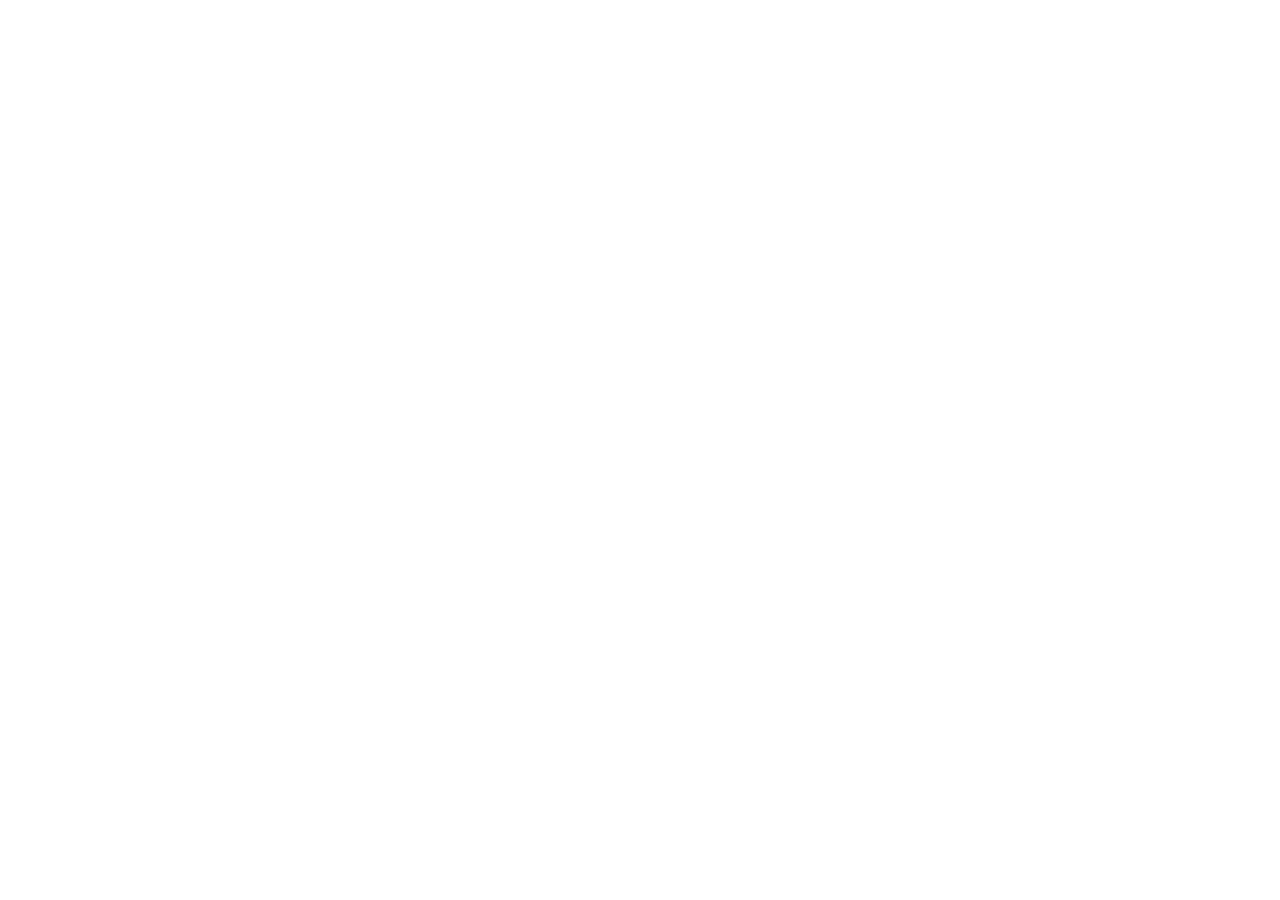
==== index.html @ 66e2cf2f "Add files via upload" ====
<!DOCTYPE html>
<html lang="ko">
<head>
  <meta charset="UTF-8">
  <meta name="viewport" content="width=device-width, initial-scale=1.0">
  <title>UHC - 속초 로컬 서사 퀴즈</title>
  
  <!-- Tailwind CSS -->
  <script src="https://cdn.tailwindcss.com"></script>
  
  <!-- React & ReactDOM -->
  <script src="https://unpkg.com/react@18/umd/react.production.min.js" crossorigin></script>
  <script src="https://unpkg.com/react-dom@18/umd/react-dom.production.min.js" crossorigin></script>
  
  <!-- Babel (브라우저에서 JSX 실행을 위함) -->
  <script src="https://unpkg.com/@babel/standalone/babel.min.js"></script>

  <!-- 커스텀 애니메이션 CSS -->
  <style>
    @keyframes blob {
      0% { transform: translate(0px, 0px) scale(1); }
      33% { transform: translate(30px, -50px) scale(1.1); }
      66% { transform: translate(-20px, 20px) scale(0.9); }
      100% { transform: translate(0px, 0px) scale(1); }
    }
    .animate-blob { animation: blob 7s infinite; }
    .animation-delay-2000 { animation-delay: 2s; }
    .animation-delay-4000 { animation-delay: 4s; }
    
    @keyframes spin {
      from { transform: rotate(0deg); }
      to { transform: rotate(360deg); }
    }
    .animate-spin { animation: spin 1s linear infinite; }
    
    .animate-in { animation: fadeIn 0.5s ease-out forwards; }
    @keyframes fadeIn {
      from { opacity: 0; transform: translateY(10px); }
      to { opacity: 1; transform: translateY(0); }
    }
  </style>
</head>
<body class="bg-blue-50">
  <div id="root"></div>

  <script type="text/babel">
    const { useState, useEffect } = React;

    // --- 아이콘 컴포넌트 ---
    const IconMap = ({ className }) => <svg xmlns="http://www.w3.org/2000/svg" viewBox="0 0 24 24" fill="none" stroke="currentColor" strokeWidth="2" strokeLinecap="round" strokeLinejoin="round" className={className}><polygon points="3 6 9 3 15 6 21 3 21 18 15 21 9 18 3 21"/><line x1="9" y1="3" x2="9" y2="18"/><line x1="15" y1="6" x2="15" y2="21"/></svg>;
    const IconArrowRight = ({ className }) => <svg xmlns="http://www.w3.org/2000/svg" viewBox="0 0 24 24" fill="none" stroke="currentColor" strokeWidth="2" strokeLinecap="round" strokeLinejoin="round" className={className}><line x1="5" y1="12" x2="19" y2="12"/><polyline points="12 5 19 12 12 19"/></svg>;
    const IconCheckCircle2 = ({ className }) => <svg xmlns="http://www.w3.org/2000/svg" viewBox="0 0 24 24" fill="none" stroke="currentColor" strokeWidth="2" strokeLinecap="round" strokeLinejoin="round" className={className}><path d="M12 22c5.523 0 10-4.477 10-10S17.523 2 12 2 2 6.477 2 12s4.477 10 10 10z"/><path d="M9 12l2 2 4-4"/></svg>;
    const IconXCircle = ({ className }) => <svg xmlns="http://www.w3.org/2000/svg" viewBox="0 0 24 24" fill="none" stroke="currentColor" strokeWidth="2" strokeLinecap="round" strokeLinejoin="round" className={className}><circle cx="12" cy="12" r="10"/><line x1="15" y1="9" x2="9" y2="15"/><line x1="9" y1="9" x2="15" y2="15"/></svg>;
    const IconAward = ({ className }) => <svg xmlns="http://www.w3.org/2000/svg" viewBox="0 0 24 24" fill="none" stroke="currentColor" strokeWidth="2" strokeLinecap="round" strokeLinejoin="round" className={className}><circle cx="12" cy="8" r="7"/><polyline points="8.21 13.89 7 23 12 20 17 23 15.79 13.88"/></svg>;
    const IconSparkles = ({ className }) => <svg xmlns="http://www.w3.org/2000/svg" viewBox="0 0 24 24" fill="none" stroke="currentColor" strokeWidth="2" strokeLinecap="round" strokeLinejoin="round" className={className}><path d="m12 3-1.912 5.813a2 2 0 0 1-1.275 1.275L3 12l5.813 1.912a2 2 0 0 1 1.275 1.275L12 21l1.912-5.813a2 2 0 0 1 1.275-1.275L21 12l-5.813-1.912a2 2 0 0 1-1.275-1.275L12 3Z"/></svg>;
    const IconMapPin = ({ className }) => <svg xmlns="http://www.w3.org/2000/svg" viewBox="0 0 24 24" fill="none" stroke="currentColor" strokeWidth="2" strokeLinecap="round" strokeLinejoin="round" className={className}><path d="M21 10c0 7-9 13-9 13s-9-6-9-13a9 9 0 0 1 18 0z"/><circle cx="12" cy="10" r="3"/></svg>;
    const IconChevronRight = ({ className }) => <svg xmlns="http://www.w3.org/2000/svg" viewBox="0 0 24 24" fill="none" stroke="currentColor" strokeWidth="2" strokeLinecap="round" strokeLinejoin="round" className={className}><polyline points="9 18 15 12 9 6"/></svg>;
    const IconLoader2 = ({ className }) => <svg xmlns="http://www.w3.org/2000/svg" viewBox="0 0 24 24" fill="none" stroke="currentColor" strokeWidth="2" strokeLinecap="round" strokeLinejoin="round" className={className}><path d="M21 12a9 9 0 1 1-6.219-8.56"/></svg>;

    // --- 메인 앱 컴포넌트 ---
    const App = () => {
      const [step, setStep] = useState('intro');
      const [currentQIndex, setCurrentQIndex] = useState(0);
      const [score, setScore] = useState(0);
      const [selectedOption, setSelectedOption] = useState(null);
      const [isCorrect, setIsCorrect] = useState(false);
      const [aiResult, setAiResult] = useState("");
      const [imgError, setImgError] = useState(false); // 로고 이미지 에러 처리용

      const apiKey = "";

      const quizData = [
        {
          question: "속초의 대표 명소 '아바이마을'. 여기서 '아바이'는 함경도 사투리로 어떤 뜻일까요?",
          options: ["바다의 신", "할아버지(아버지)", "오징어 배", "푸른 안개"],
          answer: 1,
          explanation: "6.25 전쟁 당시 남하한 함경도 출신 피난민들이 고향으로 돌아가지 못하고 정착한 곳입니다. 나이 드신 분들이 많아 함경도 사투리인 '아바이'를 따서 부르게 되었습니다."
        },
        {
          question: "돌에 부딪히는 파도 소리가 마치 '거문고' 소리처럼 들린다고 하여 이름 붙여진 속초의 아름다운 바위 정자는?",
          options: ["영랑정", "청초정", "해맞이정", "영금정"],
          answer: 3,
          explanation: "영금정(靈琴亭)은 파도가 바위에 부딪히는 소리가 신령한 거문고 소리 같다고 하여 붙여진 이름입니다. 속초의 가장 로맨틱한 밤바다를 볼 수 있는 곳이죠."
        },
        {
          question: "설악산의 명물 '울산바위'는 원래 어디서 출발해서 속초까지 걸어왔다는 재미있는 전설이 있을까요?",
          options: ["제주도 한라산", "경상도 울산", "북한 백두산", "서울 남산"],
          answer: 1,
          explanation: "조물주가 금강산을 만들 때 전국의 잘생긴 바위들을 불렀는데, 덩치가 커서 지각한 '울산'의 바위가 금강산에 가지 못하고 설악산에 주저앉았다는 전설이 있습니다."
        },
        {
          question: "피난민들이 고향의 맛을 잊지 못해, 속초에서 구하기 쉬운 해산물로 만들어 먹기 시작한 대표적인 향토 음식은?",
          options: ["명태회냉면", "오징어순대", "닭강정", "물회"],
          answer: 1,
          explanation: "돼지 창자를 구하기 어렵던 피난민들이 속초에 흔한 오징어 속에 찹쌀과 야채를 넣어 만든 것이 바로 속초 명물 '오징어순대'의 시작입니다."
        },
        {
          question: "오늘 밤, 여러분의 속초 여행을 가장 빛나게 만들어줄 타로 부스와 퍼스널컬러 부스는 UH플랫의 어디에 준비되어 있을까요?",
          options: ["지하 1층 주차장", "1층 로비", "옥상 루프탑", "객실 복도"],
          answer: 2,
          explanation: "정답입니다! 지금 바로 속초의 밤바다가 내려다보이는 '옥상 루프탑'으로 올라오시면, 저희가 준비한 특별한 파티가 시작됩니다."
        }
      ];

      const handleStart = () => {
        setStep('quiz');
        setCurrentQIndex(0);
        setScore(0);
      };

      const handleSelectOption = (index) => {
        setSelectedOption(index);
        const correct = index === quizData[currentQIndex].answer;
        setIsCorrect(correct);
        if (correct) setScore(score + 1);
        
        setTimeout(() => {
          setStep('explanation');
        }, 600);
      };

      const generateAIRecommendation = async (finalScore) => {
        setStep('analyzing');
        
        const prompt = `당신은 속초 UH플랫 호텔 파티의 신비로운 안내자입니다. 참가자가 속초 로컬 퀴즈 5문제 중 ${finalScore}문제를 맞혔습니다. 이 점수를 바탕으로, 오늘 밤 루프탑의 '타로 부스' 또는 '퍼스널컬러 진단' 중 하나를 참가자에게 추천하고 그 이유를 감성적이고 매혹적인 말투로 2~3문장으로 적어주세요. 참가자에게 직접 말하는 듯한 말투로 작성하고, 'AI', '인공지능', '제미나이', '시스템' 등의 단어는 절대 사용하지 마세요.`;

        let retries = 0;
        const maxRetries = 5;
        const delays = [1000, 2000, 4000, 8000, 16000];

        while (retries <= maxRetries) {
          try {
            const response = await fetch(`https://generativelanguage.googleapis.com/v1beta/models/gemini-2.5-flash-preview-09-2025:generateContent?key=${apiKey}`, {
              method: 'POST',
              headers: { 'Content-Type': 'application/json' },
              body: JSON.stringify({
                contents: [{ parts: [{ text: prompt }] }]
              })
            });

            if (!response.ok) throw new Error("API Request Failed");

            const data = await response.json();
            const text = data.candidates?.[0]?.content?.parts?.[0]?.text || "오늘 밤, 루프탑에서 당신만의 신비로운 운명이 기다리고 있습니다. 타로 부스에서 그 해답을 찾아보세요.";
            setAiResult(text.replace(/"/g, ''));
            break; 
          } catch (error) {
            if (retries === maxRetries) {
              setAiResult("오늘 밤, 루프탑에서 당신만의 신비로운 운명이 기다리고 있습니다. 타로 부스에서 그 해답을 찾아보세요.");
              break;
            }
            await new Promise(res => setTimeout(res, delays[retries]));
            retries++;
          }
        }
        setStep('result');
      };

      const handleNext = () => {
        setSelectedOption(null);
        if (currentQIndex < quizData.length - 1) {
          setCurrentQIndex(currentQIndex + 1);
          setStep('quiz');
        } else {
          generateAIRecommendation(score);
        }
      };

      return (
        <div className="min-h-screen bg-gradient-to-br from-cyan-50 via-blue-50 to-white text-slate-800 font-sans flex flex-col items-center justify-center p-4 relative overflow-hidden">
          {/* 밝은 바다 느낌의 배경 장식 (블렌드 모드 변경) */}
          <div className="absolute top-0 left-0 w-full h-full overflow-hidden z-0 pointer-events-none">
            <div className="absolute top-[-10%] left-[-10%] w-72 h-72 bg-blue-300 rounded-full mix-blend-multiply filter blur-[80px] opacity-40 animate-blob"></div>
            <div className="absolute top-[20%] right-[-10%] w-80 h-80 bg-cyan-300 rounded-full mix-blend-multiply filter blur-[80px] opacity-40 animate-blob animation-delay-2000"></div>
            <div className="absolute bottom-[-20%] left-[20%] w-96 h-96 bg-teal-200 rounded-full mix-blend-multiply filter blur-[80px] opacity-50 animate-blob animation-delay-4000"></div>
          </div>

          <div className="w-full max-w-md bg-white/80 backdrop-blur-xl rounded-3xl shadow-[0_8px_40px_rgba(8,145,178,0.12)] overflow-hidden z-10 border border-white/60">
            
            {/* 메인 로고 영역 (제공된 UHC 이미지 적용) */}
            <div className="bg-white/50 p-5 flex items-center justify-center border-b border-blue-100/60 shadow-sm relative">
              {!imgError ? (
                <img 
                  src="image_f857b3.png" 
                  alt="UHC Urban Host Company" 
                  className="h-10 object-contain drop-shadow-sm rounded-sm"
                  onError={() => setImgError(true)}
                />
              ) : (
                <div className="flex items-center space-x-2">
                  <span className="font-extrabold text-2xl tracking-widest text-slate-800">UH FLAT</span>
                  <span className="font-medium text-sm text-cyan-600">더 속초점</span>
                </div>
              )}
            </div>

            <div className="p-6 min-h-[400px] flex flex-col relative">
              
              {step === 'intro' && (
                <div className="flex-1 flex flex-col items-center justify-center text-center space-y-6 animate-in">
                  <div className="w-24 h-24 bg-blue-100/80 rounded-full flex items-center justify-center border border-blue-200 shadow-inner mb-2">
                    <IconMap className="w-12 h-12 text-cyan-500" />
                  </div>
                  <div>
                    <h1 className="text-2xl font-extrabold text-slate-800 mb-2 leading-tight">
                      여행의 순간들을<br/><span className="text-cyan-600">더 특별하게 바꾸는 공간</span>
                    </h1>
                    <p className="text-slate-500 text-sm leading-relaxed">
                      단순한 휴식을 넘어, 속초의 숨겨진 이야기를 찾아보세요.<br/>
                      모든 퀴즈를 맞히신 분들께는<br/><span className="text-amber-500 font-bold">특별한 기념품</span>을 드립니다.
                    </p>
                  </div>
                  <button 
                    onClick={handleStart}
                    className="w-full mt-4 bg-gradient-to-r from-cyan-500 to-blue-500 hover:from-cyan-600 hover:to-blue-600 text-white font-bold py-4 px-6 rounded-xl flex items-center justify-center space-x-2 transition-all transform hover:scale-105 shadow-[0_4px_15px_rgba(6,182,212,0.3)]"
                  >
                    <span>퀘스트 시작하기</span>
                    <IconArrowRight className="w-5 h-5" />
                  </button>
                </div>
              )}

              {step === 'quiz' && (
                <div className="flex-1 flex flex-col animate-in">
                  <div className="flex justify-between items-center mb-6">
                    <span className="text-xs font-bold text-cyan-600 uppercase tracking-widest">
                      Mission {currentQIndex + 1} / {quizData.length}
                    </span>
                    <div className="flex space-x-1">
                      {quizData.map((_, idx) => (
                        <div 
                          key={idx} 
                          className={`h-1.5 rounded-full ${idx <= currentQIndex ? 'w-6 bg-cyan-500 shadow-sm' : 'w-2 bg-slate-200'} transition-all duration-300`}
                        />
                      ))}
                    </div>
                  </div>
                  
                  <h2 className="text-lg font-bold text-slate-800 mb-8 leading-relaxed">
                    {quizData[currentQIndex].question}
                  </h2>
                  
                  <div className="space-y-3 mt-auto">
                    {quizData[currentQIndex].options.map((option, index) => (
                      <button
                        key={index}
                        onClick={() => handleSelectOption(index)}
                        disabled={selectedOption !== null}
                        className={`w-full text-left p-4 rounded-xl border transition-all duration-200 flex items-center justify-between shadow-sm
                          ${selectedOption === index 
                            ? (index === quizData[currentQIndex].answer ? 'bg-teal-50 border-teal-400 text-teal-800' : 'bg-rose-50 border-rose-400 text-rose-800')
                            : 'bg-white border-slate-200 hover:bg-cyan-50 hover:border-cyan-300 text-slate-700'
                          }`}
                      >
                        <span className="font-medium">{option}</span>
                        {selectedOption === index && (
                          index === quizData[currentQIndex].answer 
                            ? <IconCheckCircle2 className="w-5 h-5 text-teal-500" />
                            : <IconXCircle className="w-5 h-5 text-rose-500" />
                        )}
                      </button>
                    ))}
                  </div>
                </div>
              )}

              {step === 'explanation' && (
                <div className="flex-1 flex flex-col items-center justify-center text-center animate-in">
                  <div className={`w-20 h-20 rounded-full flex items-center justify-center mb-6 shadow-md ${isCorrect ? 'bg-teal-100 text-teal-600' : 'bg-rose-100 text-rose-500'}`}>
                    {isCorrect ? <IconCheckCircle2 className="w-12 h-12" /> : <IconXCircle className="w-12 h-12" />}
                  </div>
                  <h3 className={`text-2xl font-bold mb-2 ${isCorrect ? 'text-teal-600' : 'text-rose-600'}`}>
                    {isCorrect ? '정답입니다!' : '아쉽네요!'}
                  </h3>
                  
                  <div className="bg-blue-50/80 rounded-2xl p-5 border border-blue-100 mt-4 text-left w-full shadow-inner">
                    <span className="text-xs font-bold text-cyan-600 uppercase tracking-wider mb-2 block">Story Curation</span>
                    <p className="text-slate-600 text-sm leading-relaxed">
                      {quizData[currentQIndex].explanation}
                    </p>
                  </div>

                  <button 
                    onClick={handleNext}
                    className="w-full mt-8 bg-slate-800 hover:bg-slate-700 text-white font-bold py-4 px-6 rounded-xl flex items-center justify-center space-x-2 transition-all shadow-md"
                  >
                    <span>{currentQIndex < quizData.length - 1 ? '다음 미션으로' : '운명의 큐레이션 받기'}</span>
                    <IconChevronRight className="w-5 h-5" />
                  </button>
                </div>
              )}

              {step === 'analyzing' && (
                <div className="flex-1 flex flex-col items-center justify-center text-center animate-in">
                  <IconLoader2 className="w-16 h-16 text-cyan-500 animate-spin mb-6" />
                  <h2 className="text-2xl font-bold text-slate-800 mb-2">운명의 흐름을 읽는 중...</h2>
                  <p className="text-slate-500 text-sm leading-relaxed">당신의 선택을 바탕으로<br/>오늘 밤 어울리는 루프탑 경험을 분석하고 있습니다.</p>
                </div>
              )}

              {step === 'result' && (
                <div className="flex-1 flex flex-col items-center justify-center text-center animate-in">
                  <div className="relative">
                    <div className="absolute inset-0 bg-amber-300 blur-[25px] opacity-40 rounded-full"></div>
                    <IconAward className="w-16 h-16 text-amber-500 relative z-10 mb-2 drop-shadow-md" />
                  </div>
                  
                  <h2 className="text-2xl font-extrabold text-slate-800 mb-1">
                    Quest Clear!
                  </h2>
                  <p className="text-slate-500 mb-4 text-sm">
                    총 {quizData.length}문제 중 <span className="text-cyan-600 font-bold text-lg">{score}</span>문제를 맞혔습니다.
                  </p>

                  <div className="bg-amber-50 border border-amber-200 rounded-2xl p-4 w-full mb-5 relative overflow-hidden text-left shadow-sm">
                    <span className="text-xs font-bold text-amber-600 uppercase tracking-wider mb-2 flex items-center gap-1">
                      <IconSparkles className="w-3 h-3" /> Secret Curation
                    </span>
                    <p className="text-amber-900 text-sm leading-relaxed italic font-medium">
                      "{aiResult}"
                    </p>
                  </div>

                  <div className="bg-blue-50 border border-blue-200 rounded-2xl p-5 w-full mb-6 relative overflow-hidden">
                    <div className="absolute top-0 right-0 w-16 h-16 bg-blue-100/50 rounded-bl-full"></div>
                    <h3 className="text-md font-bold text-blue-700 mb-2 flex items-center justify-center space-x-2">
                      <IconMapPin className="w-4 h-4 text-blue-500" />
                      <span>기념품 수령 안내</span>
                    </h3>
                    <p className="text-xs text-slate-600 leading-relaxed">
                      이 화면을 <span className="text-amber-600 font-bold">진행 스태프</span> 혹은 프론트 직원에게 보여주시면<br/>
                      약속드린 <span className="text-amber-600 font-bold">특별한 기념품</span>을 드립니다!
                    </p>
                  </div>

                  <button 
                    onClick={() => window.location.reload()}
                    className="text-xs text-slate-400 hover:text-cyan-600 underline underline-offset-4 transition-colors"
                  >
                    처음부터 다시하기
                  </button>
                </div>
              )}

            </div>
          </div>
        </div>
      );
    };

    const root = ReactDOM.createRoot(document.getElementById('root'));
    root.render(<App />);
  </script>
</body>
</html>
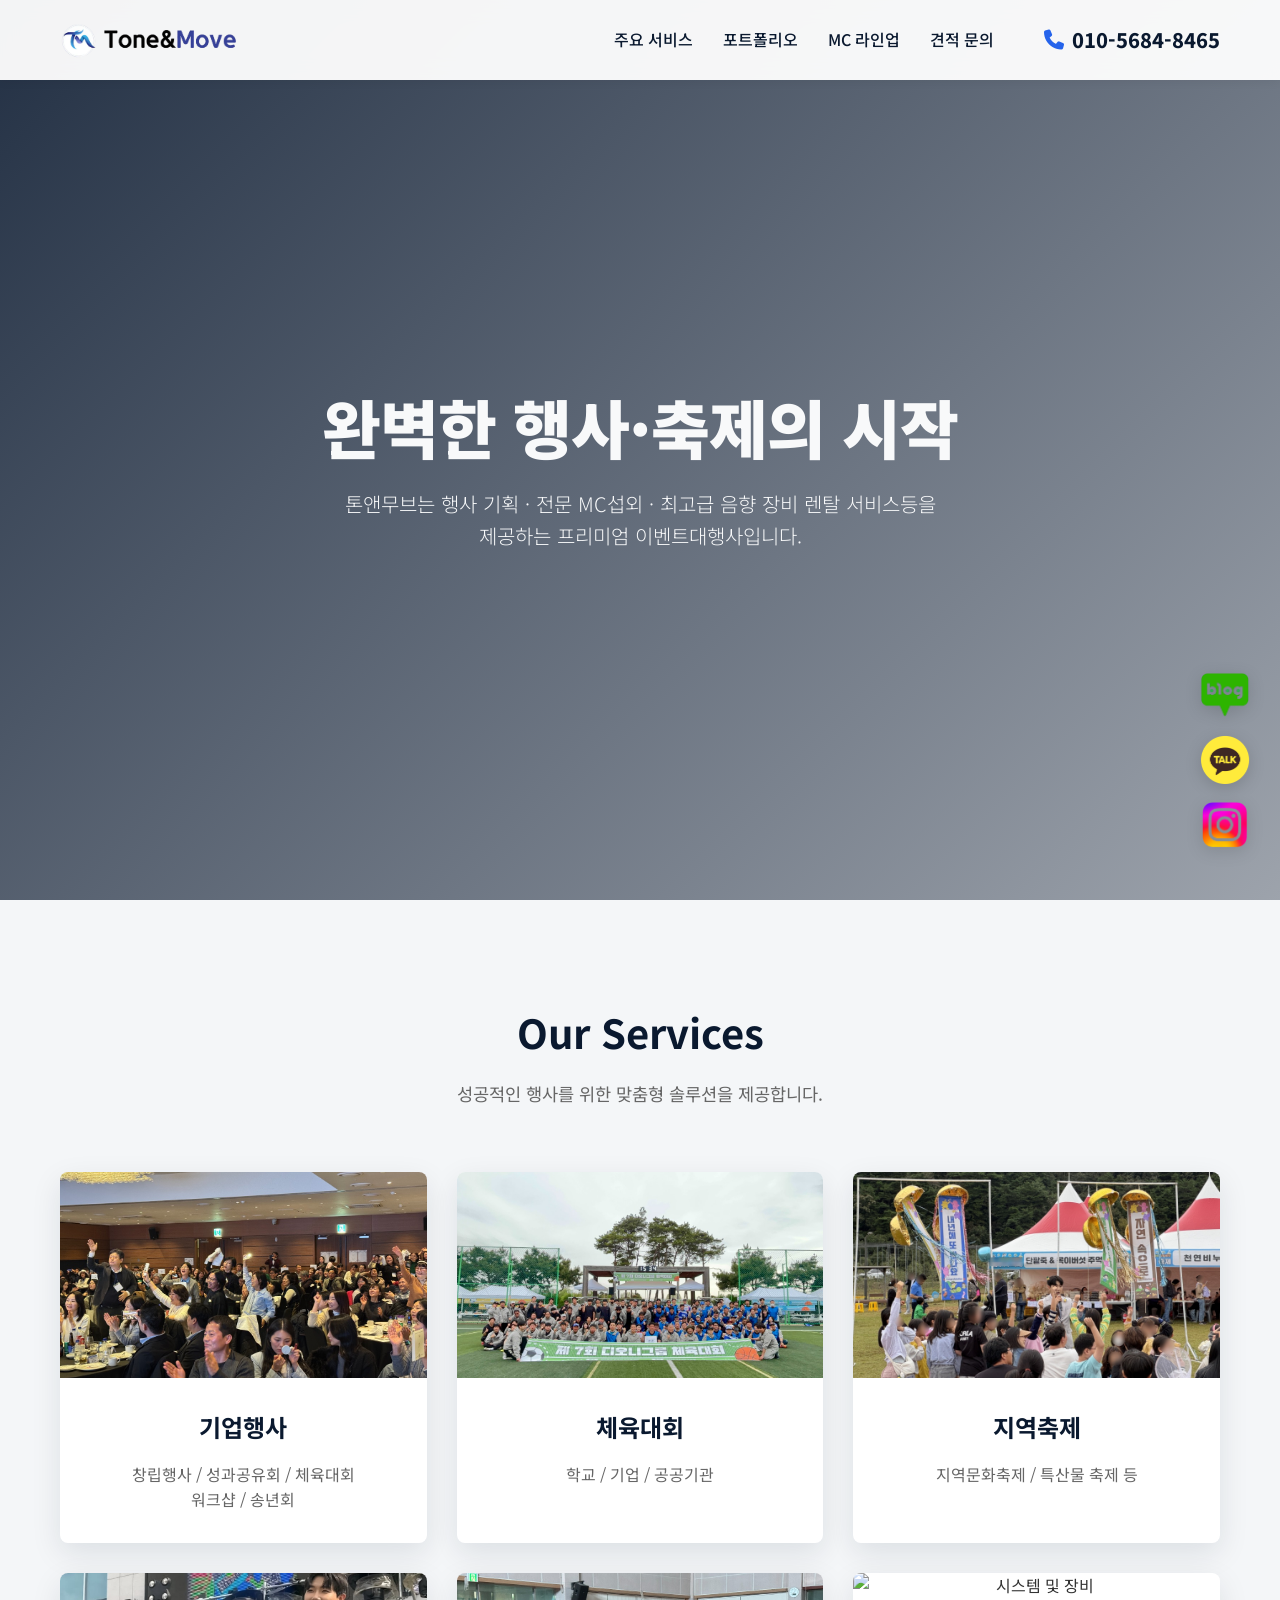
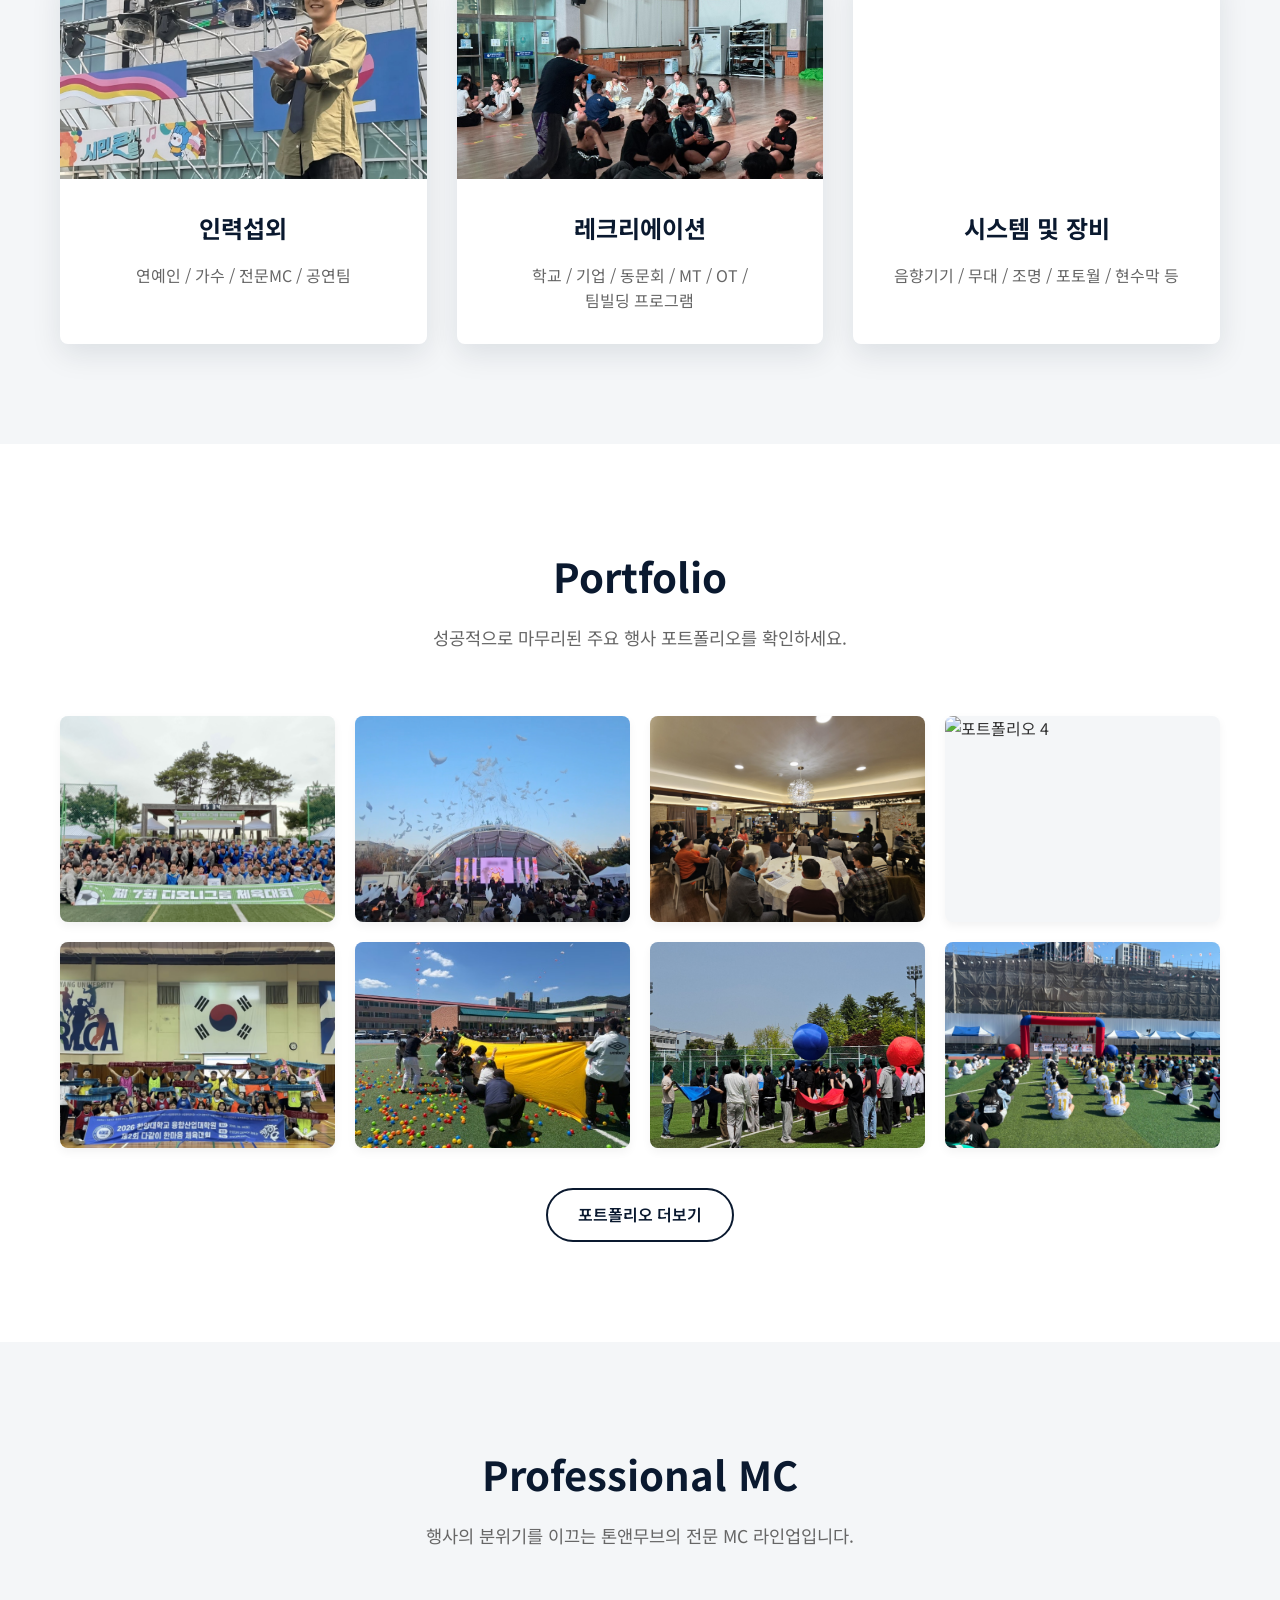
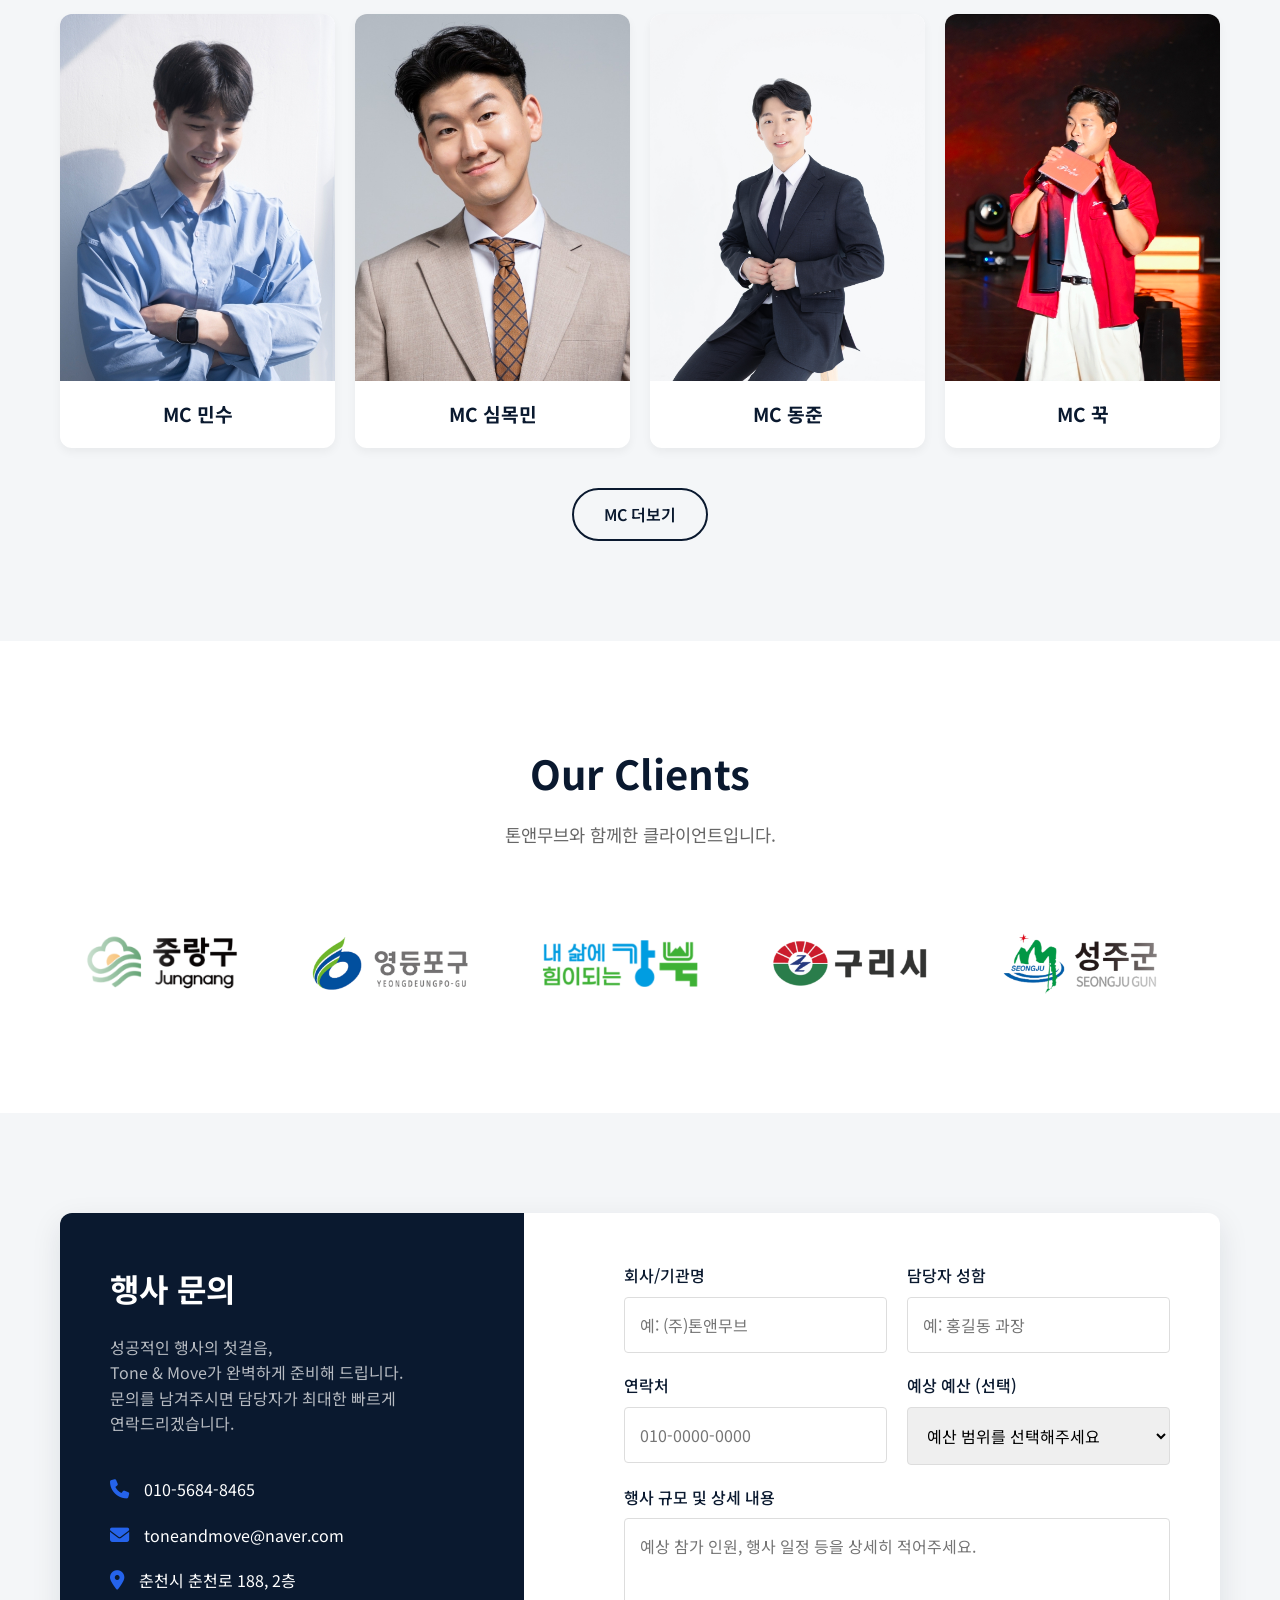
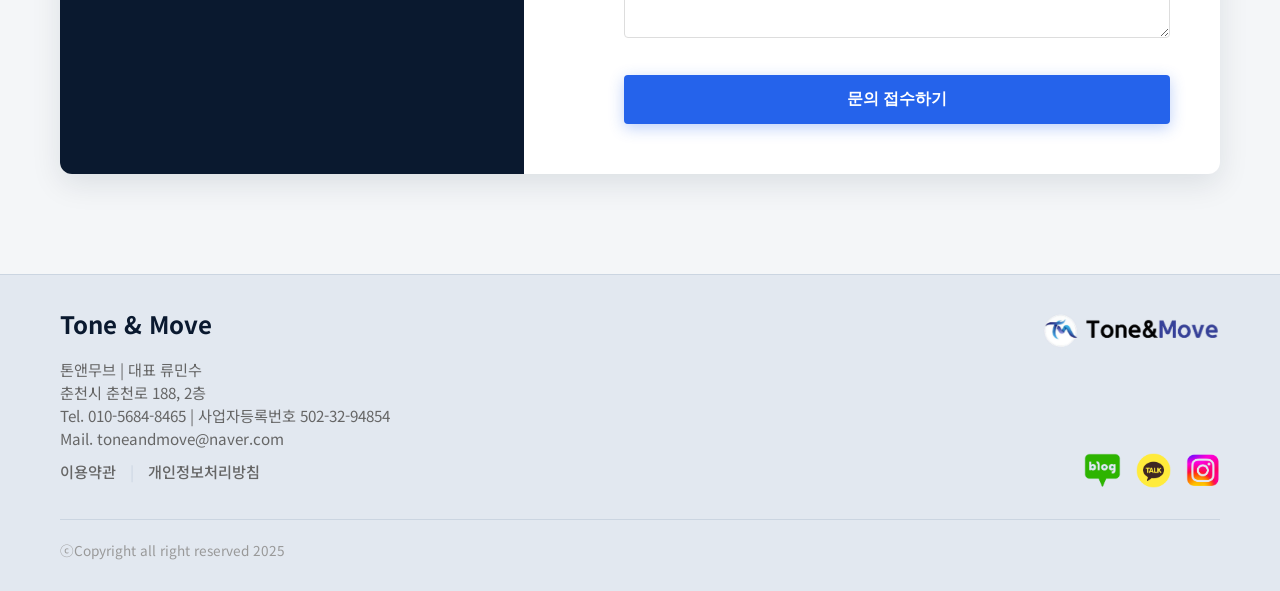
==== commit ee814ff1: "Add files via upload" ====
--- a/index.html
+++ b/index.html
@@ -1,355 +1,555 @@
-<!DOCTYPE html>
-<html lang="ko">
-<head>
-  <meta charset="UTF-8">
-  <meta name="viewport" content="width=device-width, initial-scale=1.0">
-  <title>UHC - 속초 로컬 서사 퀴즈</title>
-  
-  <!-- Tailwind CSS -->
-  <script src="https://cdn.tailwindcss.com"></script>
-  
-  <!-- React & ReactDOM -->
-  <script src="https://unpkg.com/react@18/umd/react.production.min.js" crossorigin></script>
-  <script src="https://unpkg.com/react-dom@18/umd/react-dom.production.min.js" crossorigin></script>
-  
-  <!-- Babel (브라우저에서 JSX 실행을 위함) -->
-  <script src="https://unpkg.com/@babel/standalone/babel.min.js"></script>
-
-  <!-- 커스텀 애니메이션 CSS -->
-  <style>
-    @keyframes blob {
-      0% { transform: translate(0px, 0px) scale(1); }
-      33% { transform: translate(30px, -50px) scale(1.1); }
-      66% { transform: translate(-20px, 20px) scale(0.9); }
-      100% { transform: translate(0px, 0px) scale(1); }
-    }
-    .animate-blob { animation: blob 7s infinite; }
-    .animation-delay-2000 { animation-delay: 2s; }
-    .animation-delay-4000 { animation-delay: 4s; }
-    
-    @keyframes spin {
-      from { transform: rotate(0deg); }
-      to { transform: rotate(360deg); }
-    }
-    .animate-spin { animation: spin 1s linear infinite; }
-    
-    .animate-in { animation: fadeIn 0.5s ease-out forwards; }
-    @keyframes fadeIn {
-      from { opacity: 0; transform: translateY(10px); }
-      to { opacity: 1; transform: translateY(0); }
-    }
-  </style>
-</head>
-<body class="bg-blue-50">
-  <div id="root"></div>
-
-  <script type="text/babel">
-    const { useState, useEffect } = React;
-
-    // --- 아이콘 컴포넌트 ---
-    const IconMap = ({ className }) => <svg xmlns="http://www.w3.org/2000/svg" viewBox="0 0 24 24" fill="none" stroke="currentColor" strokeWidth="2" strokeLinecap="round" strokeLinejoin="round" className={className}><polygon points="3 6 9 3 15 6 21 3 21 18 15 21 9 18 3 21"/><line x1="9" y1="3" x2="9" y2="18"/><line x1="15" y1="6" x2="15" y2="21"/></svg>;
-    const IconArrowRight = ({ className }) => <svg xmlns="http://www.w3.org/2000/svg" viewBox="0 0 24 24" fill="none" stroke="currentColor" strokeWidth="2" strokeLinecap="round" strokeLinejoin="round" className={className}><line x1="5" y1="12" x2="19" y2="12"/><polyline points="12 5 19 12 12 19"/></svg>;
-    const IconCheckCircle2 = ({ className }) => <svg xmlns="http://www.w3.org/2000/svg" viewBox="0 0 24 24" fill="none" stroke="currentColor" strokeWidth="2" strokeLinecap="round" strokeLinejoin="round" className={className}><path d="M12 22c5.523 0 10-4.477 10-10S17.523 2 12 2 2 6.477 2 12s4.477 10 10 10z"/><path d="M9 12l2 2 4-4"/></svg>;
-    const IconXCircle = ({ className }) => <svg xmlns="http://www.w3.org/2000/svg" viewBox="0 0 24 24" fill="none" stroke="currentColor" strokeWidth="2" strokeLinecap="round" strokeLinejoin="round" className={className}><circle cx="12" cy="12" r="10"/><line x1="15" y1="9" x2="9" y2="15"/><line x1="9" y1="9" x2="15" y2="15"/></svg>;
-    const IconAward = ({ className }) => <svg xmlns="http://www.w3.org/2000/svg" viewBox="0 0 24 24" fill="none" stroke="currentColor" strokeWidth="2" strokeLinecap="round" strokeLinejoin="round" className={className}><circle cx="12" cy="8" r="7"/><polyline points="8.21 13.89 7 23 12 20 17 23 15.79 13.88"/></svg>;
-    const IconSparkles = ({ className }) => <svg xmlns="http://www.w3.org/2000/svg" viewBox="0 0 24 24" fill="none" stroke="currentColor" strokeWidth="2" strokeLinecap="round" strokeLinejoin="round" className={className}><path d="m12 3-1.912 5.813a2 2 0 0 1-1.275 1.275L3 12l5.813 1.912a2 2 0 0 1 1.275 1.275L12 21l1.912-5.813a2 2 0 0 1 1.275-1.275L21 12l-5.813-1.912a2 2 0 0 1-1.275-1.275L12 3Z"/></svg>;
-    const IconMapPin = ({ className }) => <svg xmlns="http://www.w3.org/2000/svg" viewBox="0 0 24 24" fill="none" stroke="currentColor" strokeWidth="2" strokeLinecap="round" strokeLinejoin="round" className={className}><path d="M21 10c0 7-9 13-9 13s-9-6-9-13a9 9 0 0 1 18 0z"/><circle cx="12" cy="10" r="3"/></svg>;
-    const IconChevronRight = ({ className }) => <svg xmlns="http://www.w3.org/2000/svg" viewBox="0 0 24 24" fill="none" stroke="currentColor" strokeWidth="2" strokeLinecap="round" strokeLinejoin="round" className={className}><polyline points="9 18 15 12 9 6"/></svg>;
-    const IconLoader2 = ({ className }) => <svg xmlns="http://www.w3.org/2000/svg" viewBox="0 0 24 24" fill="none" stroke="currentColor" strokeWidth="2" strokeLinecap="round" strokeLinejoin="round" className={className}><path d="M21 12a9 9 0 1 1-6.219-8.56"/></svg>;
-
-    // --- 메인 앱 컴포넌트 ---
-    const App = () => {
-      const [step, setStep] = useState('intro');
-      const [currentQIndex, setCurrentQIndex] = useState(0);
-      const [score, setScore] = useState(0);
-      const [selectedOption, setSelectedOption] = useState(null);
-      const [isCorrect, setIsCorrect] = useState(false);
-      const [aiResult, setAiResult] = useState("");
-      const [imgError, setImgError] = useState(false); // 로고 이미지 에러 처리용
-
-      const apiKey = "";
-
-      const quizData = [
-        {
-          question: "속초의 대표 명소 '아바이마을'. 여기서 '아바이'는 함경도 사투리로 어떤 뜻일까요?",
-          options: ["바다의 신", "할아버지(아버지)", "오징어 배", "푸른 안개"],
-          answer: 1,
-          explanation: "6.25 전쟁 당시 남하한 함경도 출신 피난민들이 고향으로 돌아가지 못하고 정착한 곳입니다. 나이 드신 분들이 많아 함경도 사투리인 '아바이'를 따서 부르게 되었습니다."
-        },
-        {
-          question: "돌에 부딪히는 파도 소리가 마치 '거문고' 소리처럼 들린다고 하여 이름 붙여진 속초의 아름다운 바위 정자는?",
-          options: ["영랑정", "청초정", "해맞이정", "영금정"],
-          answer: 3,
-          explanation: "영금정(靈琴亭)은 파도가 바위에 부딪히는 소리가 신령한 거문고 소리 같다고 하여 붙여진 이름입니다. 속초의 가장 로맨틱한 밤바다를 볼 수 있는 곳이죠."
-        },
-        {
-          question: "설악산의 명물 '울산바위'는 원래 어디서 출발해서 속초까지 걸어왔다는 재미있는 전설이 있을까요?",
-          options: ["제주도 한라산", "경상도 울산", "북한 백두산", "서울 남산"],
-          answer: 1,
-          explanation: "조물주가 금강산을 만들 때 전국의 잘생긴 바위들을 불렀는데, 덩치가 커서 지각한 '울산'의 바위가 금강산에 가지 못하고 설악산에 주저앉았다는 전설이 있습니다."
-        },
-        {
-          question: "피난민들이 고향의 맛을 잊지 못해, 속초에서 구하기 쉬운 해산물로 만들어 먹기 시작한 대표적인 향토 음식은?",
-          options: ["명태회냉면", "오징어순대", "닭강정", "물회"],
-          answer: 1,
-          explanation: "돼지 창자를 구하기 어렵던 피난민들이 속초에 흔한 오징어 속에 찹쌀과 야채를 넣어 만든 것이 바로 속초 명물 '오징어순대'의 시작입니다."
-        },
-        {
-          question: "오늘 밤, 여러분의 속초 여행을 가장 빛나게 만들어줄 타로 부스와 퍼스널컬러 부스는 UH플랫의 어디에 준비되어 있을까요?",
-          options: ["지하 1층 주차장", "1층 로비", "옥상 루프탑", "객실 복도"],
-          answer: 2,
-          explanation: "정답입니다! 지금 바로 속초의 밤바다가 내려다보이는 '옥상 루프탑'으로 올라오시면, 저희가 준비한 특별한 파티가 시작됩니다."
-        }
-      ];
-
-      const handleStart = () => {
-        setStep('quiz');
-        setCurrentQIndex(0);
-        setScore(0);
-      };
-
-      const handleSelectOption = (index) => {
-        setSelectedOption(index);
-        const correct = index === quizData[currentQIndex].answer;
-        setIsCorrect(correct);
-        if (correct) setScore(score + 1);
-        
-        setTimeout(() => {
-          setStep('explanation');
-        }, 600);
-      };
-
-      const generateAIRecommendation = async (finalScore) => {
-        setStep('analyzing');
-        
-        const prompt = `당신은 속초 UH플랫 호텔 파티의 신비로운 안내자입니다. 참가자가 속초 로컬 퀴즈 5문제 중 ${finalScore}문제를 맞혔습니다. 이 점수를 바탕으로, 오늘 밤 루프탑의 '타로 부스' 또는 '퍼스널컬러 진단' 중 하나를 참가자에게 추천하고 그 이유를 감성적이고 매혹적인 말투로 2~3문장으로 적어주세요. 참가자에게 직접 말하는 듯한 말투로 작성하고, 'AI', '인공지능', '제미나이', '시스템' 등의 단어는 절대 사용하지 마세요.`;
-
-        let retries = 0;
-        const maxRetries = 5;
-        const delays = [1000, 2000, 4000, 8000, 16000];
-
-        while (retries <= maxRetries) {
-          try {
-            const response = await fetch(`https://generativelanguage.googleapis.com/v1beta/models/gemini-2.5-flash-preview-09-2025:generateContent?key=${apiKey}`, {
-              method: 'POST',
-              headers: { 'Content-Type': 'application/json' },
-              body: JSON.stringify({
-                contents: [{ parts: [{ text: prompt }] }]
-              })
-            });
-
-            if (!response.ok) throw new Error("API Request Failed");
-
-            const data = await response.json();
-            const text = data.candidates?.[0]?.content?.parts?.[0]?.text || "오늘 밤, 루프탑에서 당신만의 신비로운 운명이 기다리고 있습니다. 타로 부스에서 그 해답을 찾아보세요.";
-            setAiResult(text.replace(/"/g, ''));
-            break; 
-          } catch (error) {
-            if (retries === maxRetries) {
-              setAiResult("오늘 밤, 루프탑에서 당신만의 신비로운 운명이 기다리고 있습니다. 타로 부스에서 그 해답을 찾아보세요.");
-              break;
-            }
-            await new Promise(res => setTimeout(res, delays[retries]));
-            retries++;
-          }
-        }
-        setStep('result');
-      };
-
-      const handleNext = () => {
-        setSelectedOption(null);
-        if (currentQIndex < quizData.length - 1) {
-          setCurrentQIndex(currentQIndex + 1);
-          setStep('quiz');
-        } else {
-          generateAIRecommendation(score);
-        }
-      };
-
-      return (
-        <div className="min-h-screen bg-gradient-to-br from-cyan-50 via-blue-50 to-white text-slate-800 font-sans flex flex-col items-center justify-center p-4 relative overflow-hidden">
-          {/* 밝은 바다 느낌의 배경 장식 (블렌드 모드 변경) */}
-          <div className="absolute top-0 left-0 w-full h-full overflow-hidden z-0 pointer-events-none">
-            <div className="absolute top-[-10%] left-[-10%] w-72 h-72 bg-blue-300 rounded-full mix-blend-multiply filter blur-[80px] opacity-40 animate-blob"></div>
-            <div className="absolute top-[20%] right-[-10%] w-80 h-80 bg-cyan-300 rounded-full mix-blend-multiply filter blur-[80px] opacity-40 animate-blob animation-delay-2000"></div>
-            <div className="absolute bottom-[-20%] left-[20%] w-96 h-96 bg-teal-200 rounded-full mix-blend-multiply filter blur-[80px] opacity-50 animate-blob animation-delay-4000"></div>
-          </div>
-
-          <div className="w-full max-w-md bg-white/80 backdrop-blur-xl rounded-3xl shadow-[0_8px_40px_rgba(8,145,178,0.12)] overflow-hidden z-10 border border-white/60">
-            
-            {/* 메인 로고 영역 (제공된 UHC 이미지 적용) */}
-            <div className="bg-white/50 p-5 flex items-center justify-center border-b border-blue-100/60 shadow-sm relative">
-              {!imgError ? (
-                <img 
-                  src="image_f857b3.png" 
-                  alt="UHC Urban Host Company" 
-                  className="h-10 object-contain drop-shadow-sm rounded-sm"
-                  onError={() => setImgError(true)}
-                />
-              ) : (
-                <div className="flex items-center space-x-2">
-                  <span className="font-extrabold text-2xl tracking-widest text-slate-800">UH FLAT</span>
-                  <span className="font-medium text-sm text-cyan-600">더 속초점</span>
-                </div>
-              )}
-            </div>
-
-            <div className="p-6 min-h-[400px] flex flex-col relative">
-              
-              {step === 'intro' && (
-                <div className="flex-1 flex flex-col items-center justify-center text-center space-y-6 animate-in">
-                  <div className="w-24 h-24 bg-blue-100/80 rounded-full flex items-center justify-center border border-blue-200 shadow-inner mb-2">
-                    <IconMap className="w-12 h-12 text-cyan-500" />
-                  </div>
-                  <div>
-                    <h1 className="text-2xl font-extrabold text-slate-800 mb-2 leading-tight">
-                      여행의 순간들을<br/><span className="text-cyan-600">더 특별하게 바꾸는 공간</span>
-                    </h1>
-                    <p className="text-slate-500 text-sm leading-relaxed">
-                      단순한 휴식을 넘어, 속초의 숨겨진 이야기를 찾아보세요.<br/>
-                      모든 퀴즈를 맞히신 분들께는<br/><span className="text-amber-500 font-bold">특별한 기념품</span>을 드립니다.
-                    </p>
-                  </div>
-                  <button 
-                    onClick={handleStart}
-                    className="w-full mt-4 bg-gradient-to-r from-cyan-500 to-blue-500 hover:from-cyan-600 hover:to-blue-600 text-white font-bold py-4 px-6 rounded-xl flex items-center justify-center space-x-2 transition-all transform hover:scale-105 shadow-[0_4px_15px_rgba(6,182,212,0.3)]"
-                  >
-                    <span>퀘스트 시작하기</span>
-                    <IconArrowRight className="w-5 h-5" />
-                  </button>
-                </div>
-              )}
-
-              {step === 'quiz' && (
-                <div className="flex-1 flex flex-col animate-in">
-                  <div className="flex justify-between items-center mb-6">
-                    <span className="text-xs font-bold text-cyan-600 uppercase tracking-widest">
-                      Mission {currentQIndex + 1} / {quizData.length}
-                    </span>
-                    <div className="flex space-x-1">
-                      {quizData.map((_, idx) => (
-                        <div 
-                          key={idx} 
-                          className={`h-1.5 rounded-full ${idx <= currentQIndex ? 'w-6 bg-cyan-500 shadow-sm' : 'w-2 bg-slate-200'} transition-all duration-300`}
-                        />
-                      ))}
-                    </div>
-                  </div>
-                  
-                  <h2 className="text-lg font-bold text-slate-800 mb-8 leading-relaxed">
-                    {quizData[currentQIndex].question}
-                  </h2>
-                  
-                  <div className="space-y-3 mt-auto">
-                    {quizData[currentQIndex].options.map((option, index) => (
-                      <button
-                        key={index}
-                        onClick={() => handleSelectOption(index)}
-                        disabled={selectedOption !== null}
-                        className={`w-full text-left p-4 rounded-xl border transition-all duration-200 flex items-center justify-between shadow-sm
-                          ${selectedOption === index 
-                            ? (index === quizData[currentQIndex].answer ? 'bg-teal-50 border-teal-400 text-teal-800' : 'bg-rose-50 border-rose-400 text-rose-800')
-                            : 'bg-white border-slate-200 hover:bg-cyan-50 hover:border-cyan-300 text-slate-700'
-                          }`}
-                      >
-                        <span className="font-medium">{option}</span>
-                        {selectedOption === index && (
-                          index === quizData[currentQIndex].answer 
-                            ? <IconCheckCircle2 className="w-5 h-5 text-teal-500" />
-                            : <IconXCircle className="w-5 h-5 text-rose-500" />
-                        )}
-                      </button>
-                    ))}
-                  </div>
-                </div>
-              )}
-
-              {step === 'explanation' && (
-                <div className="flex-1 flex flex-col items-center justify-center text-center animate-in">
-                  <div className={`w-20 h-20 rounded-full flex items-center justify-center mb-6 shadow-md ${isCorrect ? 'bg-teal-100 text-teal-600' : 'bg-rose-100 text-rose-500'}`}>
-                    {isCorrect ? <IconCheckCircle2 className="w-12 h-12" /> : <IconXCircle className="w-12 h-12" />}
-                  </div>
-                  <h3 className={`text-2xl font-bold mb-2 ${isCorrect ? 'text-teal-600' : 'text-rose-600'}`}>
-                    {isCorrect ? '정답입니다!' : '아쉽네요!'}
-                  </h3>
-                  
-                  <div className="bg-blue-50/80 rounded-2xl p-5 border border-blue-100 mt-4 text-left w-full shadow-inner">
-                    <span className="text-xs font-bold text-cyan-600 uppercase tracking-wider mb-2 block">Story Curation</span>
-                    <p className="text-slate-600 text-sm leading-relaxed">
-                      {quizData[currentQIndex].explanation}
-                    </p>
-                  </div>
-
-                  <button 
-                    onClick={handleNext}
-                    className="w-full mt-8 bg-slate-800 hover:bg-slate-700 text-white font-bold py-4 px-6 rounded-xl flex items-center justify-center space-x-2 transition-all shadow-md"
-                  >
-                    <span>{currentQIndex < quizData.length - 1 ? '다음 미션으로' : '운명의 큐레이션 받기'}</span>
-                    <IconChevronRight className="w-5 h-5" />
-                  </button>
-                </div>
-              )}
-
-              {step === 'analyzing' && (
-                <div className="flex-1 flex flex-col items-center justify-center text-center animate-in">
-                  <IconLoader2 className="w-16 h-16 text-cyan-500 animate-spin mb-6" />
-                  <h2 className="text-2xl font-bold text-slate-800 mb-2">운명의 흐름을 읽는 중...</h2>
-                  <p className="text-slate-500 text-sm leading-relaxed">당신의 선택을 바탕으로<br/>오늘 밤 어울리는 루프탑 경험을 분석하고 있습니다.</p>
-                </div>
-              )}
-
-              {step === 'result' && (
-                <div className="flex-1 flex flex-col items-center justify-center text-center animate-in">
-                  <div className="relative">
-                    <div className="absolute inset-0 bg-amber-300 blur-[25px] opacity-40 rounded-full"></div>
-                    <IconAward className="w-16 h-16 text-amber-500 relative z-10 mb-2 drop-shadow-md" />
-                  </div>
-                  
-                  <h2 className="text-2xl font-extrabold text-slate-800 mb-1">
-                    Quest Clear!
-                  </h2>
-                  <p className="text-slate-500 mb-4 text-sm">
-                    총 {quizData.length}문제 중 <span className="text-cyan-600 font-bold text-lg">{score}</span>문제를 맞혔습니다.
-                  </p>
-
-                  <div className="bg-amber-50 border border-amber-200 rounded-2xl p-4 w-full mb-5 relative overflow-hidden text-left shadow-sm">
-                    <span className="text-xs font-bold text-amber-600 uppercase tracking-wider mb-2 flex items-center gap-1">
-                      <IconSparkles className="w-3 h-3" /> Secret Curation
-                    </span>
-                    <p className="text-amber-900 text-sm leading-relaxed italic font-medium">
-                      "{aiResult}"
-                    </p>
-                  </div>
-
-                  <div className="bg-blue-50 border border-blue-200 rounded-2xl p-5 w-full mb-6 relative overflow-hidden">
-                    <div className="absolute top-0 right-0 w-16 h-16 bg-blue-100/50 rounded-bl-full"></div>
-                    <h3 className="text-md font-bold text-blue-700 mb-2 flex items-center justify-center space-x-2">
-                      <IconMapPin className="w-4 h-4 text-blue-500" />
-                      <span>기념품 수령 안내</span>
-                    </h3>
-                    <p className="text-xs text-slate-600 leading-relaxed">
-                      이 화면을 <span className="text-amber-600 font-bold">진행 스태프</span> 혹은 프론트 직원에게 보여주시면<br/>
-                      약속드린 <span className="text-amber-600 font-bold">특별한 기념품</span>을 드립니다!
-                    </p>
-                  </div>
-
-                  <button 
-                    onClick={() => window.location.reload()}
-                    className="text-xs text-slate-400 hover:text-cyan-600 underline underline-offset-4 transition-colors"
-                  >
-                    처음부터 다시하기
-                  </button>
-                </div>
-              )}
-
-            </div>
-          </div>
-        </div>
-      );
-    };
-
-    const root = ReactDOM.createRoot(document.getElementById('root'));
-    root.render(<App />);
-  </script>
-</body>
+<!DOCTYPE html>
+<html lang="ko">
+<head>
+    <meta charset="UTF-8">
+    <meta name="viewport" content="width=device-width, initial-scale=1.0">
+    <title>이벤트 기획 및 대행 - 톤앤무브</title>
+    <link rel="stylesheet" href="style.css">
+    <!-- Font Awesome for Icons -->
+    <link rel="stylesheet" href="https://cdnjs.cloudflare.com/ajax/libs/font-awesome/6.4.0/css/all.min.css">
+</head>
+<body>
+    <!-- Header -->
+    <header id="header">
+        <div class="container nav-container">
+            <a href="#" class="logo"><img src="Logo.png" alt="Tone & Move Logo"></a>
+            <ul class="nav-links">
+                <li><a href="#services">주요 서비스</a></li>
+                <li><a href="#reference">포트폴리오</a></li>
+                <li><a href="#mc">MC 라인업</a></li>
+                <li><a href="#contact">견적 문의</a></li>
+                <li class="nav-phone"><i class="fa-solid fa-phone"></i> 010-5684-8465</li>
+            </ul>
+        </div>
+    </header>
+
+    <!-- Hero Section -->
+    <section class="hero" id="home">
+        <div class="hero-bg hero-bg-1"></div>
+        <div class="hero-bg hero-bg-2"></div>
+        <div class="hero-bg hero-bg-3"></div>
+        <div class="hero-bg hero-bg-4"></div>
+        <div class="hero-bg hero-bg-5"></div>
+        <div class="hero-overlay"></div>
+        <div class="container hero-content">
+            <h1 class="hero-title">완벽한 행사·축제의 시작</h1>
+            <p class="hero-desc">톤앤무브는 행사 기획 · 전문 MC섭외 · 최고급 음향 장비 렌탈 서비스등을<br>제공하는 프리미엄 이벤트대행사입니다.</p>
+        </div>
+    </section>
+
+    <!-- Services Section -->
+    <section class="services" id="services">
+        <div class="container">
+            <h2 class="section-title">Our Services</h2>
+            <p class="section-subtitle">성공적인 행사를 위한 맞춤형 솔루션을 제공합니다.</p>
+            
+            <div class="services-grid">
+                <!-- Service 1 -->
+                <div class="service-card">
+                    <div class="service-img-wrap">
+                        <img src="service-1.jpg" alt="기업행사" class="service-img">
+                    </div>
+                    <div class="service-content">
+                        <h3 class="service-title">기업행사</h3>
+                        <p class="service-desc">창립행사 / 성과공유회 / 체육대회<br>워크샵 / 송년회</p>
+                    </div>
+                </div>
+                <!-- Service 2 -->
+                <div class="service-card">
+                    <div class="service-img-wrap">
+                        <img src="service-2.jpg" alt="체육대회" class="service-img">
+                    </div>
+                    <div class="service-content">
+                        <h3 class="service-title">체육대회</h3>
+                        <p class="service-desc">학교 / 기업 / 공공기관</p>
+                    </div>
+                </div>
+                <!-- Service 3 -->
+                <div class="service-card">
+                    <div class="service-img-wrap">
+                        <img src="service-3.jpg" alt="지역축제" class="service-img">
+                    </div>
+                    <div class="service-content">
+                        <h3 class="service-title">지역축제</h3>
+                        <p class="service-desc">지역문화축제 / 특산물 축제 등</p>
+                    </div>
+                </div>
+                <!-- Service 4 -->
+                <div class="service-card">
+                    <div class="service-img-wrap">
+                        <img src="service-4.jpg" alt="인력섭외" class="service-img">
+                    </div>
+                    <div class="service-content">
+                        <h3 class="service-title">인력섭외</h3>
+                        <p class="service-desc">연예인 / 가수 / 전문MC / 공연팀</p>
+                    </div>
+                </div>
+                <!-- Service 5 -->
+                <div class="service-card">
+                    <div class="service-img-wrap">
+                        <img src="service-5.jpg" alt="레크리에이션" class="service-img">
+                    </div>
+                    <div class="service-content">
+                        <h3 class="service-title">레크리에이션</h3>
+                        <p class="service-desc">학교 / 기업 / 동문회 / MT / OT /<br>팀빌딩 프로그램</p>
+                    </div>
+                </div>
+                <!-- Service 6 -->
+                <div class="service-card">
+                    <div class="service-img-wrap">
+                        <img src="service-6.jpg" alt="시스템 및 장비" class="service-img">
+                    </div>
+                    <div class="service-content">
+                        <h3 class="service-title">시스템 및 장비</h3>
+                        <p class="service-desc">음향기기 / 무대 / 조명 / 포토월 / 현수막 등</p>
+                    </div>
+                </div>
+            </div>
+        </div>
+    </section>
+
+    <!-- Reference Section -->
+    <section class="reference" id="reference">
+        <div class="container">
+            <h2 class="section-title">Portfolio</h2>
+            <p class="section-subtitle">성공적으로 마무리된 주요 행사 포트폴리오를 확인하세요.</p>
+            
+            <div class="grid-4">
+                <div class="ref-item"><img src="ref-1.png" alt="포트폴리오 1" class="ref-img"></div>
+                <div class="ref-item"><img src="ref-2.png" alt="포트폴리오 2" class="ref-img"></div>
+                <div class="ref-item"><img src="ref-3.png" alt="포트폴리오 3" class="ref-img"></div>
+                <div class="ref-item"><img src="ref-4.png" alt="포트폴리오 4" class="ref-img"></div>
+                <div class="ref-item"><img src="ref-5.png" alt="포트폴리오 5" class="ref-img"></div>
+                <div class="ref-item"><img src="ref-6.png" alt="포트폴리오 6" class="ref-img"></div>
+                <div class="ref-item"><img src="ref-7.png" alt="포트폴리오 7" class="ref-img"></div>
+                <div class="ref-item"><img src="ref-8.png" alt="포트폴리오 8" class="ref-img"></div>
+            </div>
+            
+            <div class="btn-wrap">
+                <a href="portfolio.html" class="btn btn-outline">포트폴리오 더보기</a>
+            </div>
+        </div>
+    </section>
+
+    <!-- MC Section -->
+    <section class="mc-list" id="mc">
+        <div class="container">
+            <h2 class="section-title">Professional MC</h2>
+            <p class="section-subtitle">행사의 분위기를 이끄는 톤앤무브의 전문 MC 라인업입니다.</p>
+            
+            <div class="grid-4">
+                <div class="mc-item">
+                    <img src="mc-1.jpg" alt="MC 민수" class="mc-img">
+                    <div class="mc-info"><h3 class="mc-name">MC 민수</h3></div>
+                </div>
+                <div class="mc-item">
+                    <img src="mc-2.jpg" alt="MC 심목민" class="mc-img">
+                    <div class="mc-info"><h3 class="mc-name">MC 심목민</h3></div>
+                </div>
+                <div class="mc-item">
+                    <img src="mc-3.jpg" alt="MC 동준" class="mc-img">
+                    <div class="mc-info"><h3 class="mc-name">MC 동준</h3></div>
+                </div>
+                <div class="mc-item">
+                    <img src="mc-4.jpg" alt="MC 꾹" class="mc-img">
+                    <div class="mc-info"><h3 class="mc-name">MC 꾹</h3></div>
+                </div>
+            </div>
+            
+            <div class="btn-wrap">
+                <a href="mc.html" class="btn btn-outline">MC 더보기</a>
+            </div>
+        </div>
+    </section>
+
+    <!-- Client Section -->
+    <section class="client" id="client">
+        <div class="container">
+            <h2 class="section-title">Our Clients</h2>
+            <p class="section-subtitle">톤앤무브와 함께한 클라이언트입니다.</p>
+            
+            <div class="client-slider-wrap">
+                <div class="client-slider">
+                    <!-- Original Set -->
+                    <div class="client-slide">
+                        <div class="client-logo"><img src="cl1.png" alt="Client 1"></div>
+                        <div class="client-logo"><img src="cl2.png" alt="Client 2"></div>
+                        <div class="client-logo"><img src="cl3.png" alt="Client 3"></div>
+                        <div class="client-logo"><img src="cl4.png" alt="Client 4"></div>
+                        <div class="client-logo"><img src="cl5.png" alt="Client 5"></div>
+                        <div class="client-logo"><img src="cl6.png" alt="Client 6"></div>
+                        <div class="client-logo"><img src="cl7.png" alt="Client 7"></div>
+                        <div class="client-logo"><img src="cl8.png" alt="Client 8"></div>
+                        <div class="client-logo"><img src="cl9.png" alt="Client 9"></div>
+                        <div class="client-logo"><img src="cl10.png" alt="Client 10"></div>
+                        <div class="client-logo"><img src="client-1.png" alt="Client 11"></div>
+                        <div class="client-logo"><img src="client-2.png" alt="Client 12"></div>
+                        <div class="client-logo"><img src="client-3.png" alt="Client 13"></div>
+                    </div>
+                    <!-- Duplicated Set for Infinite Scroll -->
+                    <div class="client-slide">
+                        <div class="client-logo"><img src="cl1.png" alt="Client 1"></div>
+                        <div class="client-logo"><img src="cl2.png" alt="Client 2"></div>
+                        <div class="client-logo"><img src="cl3.png" alt="Client 3"></div>
+                        <div class="client-logo"><img src="cl4.png" alt="Client 4"></div>
+                        <div class="client-logo"><img src="cl5.png" alt="Client 5"></div>
+                        <div class="client-logo"><img src="cl6.png" alt="Client 6"></div>
+                        <div class="client-logo"><img src="cl7.png" alt="Client 7"></div>
+                        <div class="client-logo"><img src="cl8.png" alt="Client 8"></div>
+                        <div class="client-logo"><img src="cl9.png" alt="Client 9"></div>
+                        <div class="client-logo"><img src="cl10.png" alt="Client 10"></div>
+                        <div class="client-logo"><img src="client-1.png" alt="Client 11"></div>
+                        <div class="client-logo"><img src="client-2.png" alt="Client 12"></div>
+                        <div class="client-logo"><img src="client-3.png" alt="Client 13"></div>
+                    </div>
+                </div>
+            </div>
+        </div>
+    </section>
+
+    <!-- Contact Section -->
+    <section class="contact" id="contact">
+        <div class="container">
+            <div class="contact-wrap">
+                <div class="contact-info">
+                    <h2 class="contact-info-title">행사 문의</h2>
+                    <p class="contact-info-desc">성공적인 행사의 첫걸음,<br>Tone & Move가 완벽하게 준비해 드립니다.<br>문의를 남겨주시면 담당자가 최대한 빠르게<br>연락드리겠습니다.</p>
+                    
+                    <div class="contact-item">
+                        <i class="fa-solid fa-phone"></i>
+                        <span>010-5684-8465</span>
+                    </div>
+                    <div class="contact-item">
+                        <i class="fa-solid fa-envelope"></i>
+                        <span>toneandmove@naver.com</span>
+                    </div>
+                    <div class="contact-item">
+                        <i class="fa-solid fa-location-dot"></i>
+                        <span>춘천시 춘천로 188, 2층</span>
+                    </div>
+                </div>
+                
+                <div class="contact-form-wrap">
+                    <form 
+                        action="https://docs.google.com/forms/d/e/1FAIpQLSdnGfberqKs4P8G0NYUaiHkkkG8vGPnHy-_aD4OQzVw8XBLlA/formResponse" 
+                        method="POST" 
+                        target="hidden_iframe"
+                        id="contactForm"
+                        onsubmit="window.submitted=true;">
+                        <div class="form-row">
+                            <div class="form-group">
+                                <label class="form-label" for="company">회사/기관명</label>
+                                <input type="text" name="entry.2116052852" id="company" class="form-control" placeholder="예: (주)톤앤무브" required>
+                            </div>
+                            <div class="form-group">
+                                <label class="form-label" for="name">담당자 성함</label>
+                                <input type="text" name="entry.1558582620" id="name" class="form-control" placeholder="예: 홍길동 과장" required>
+                            </div>
+                        </div>
+                        
+                        <div class="form-row">
+                            <div class="form-group">
+                                <label class="form-label" for="phone">연락처</label>
+                                <input type="tel" name="entry.766090601" id="phone" class="form-control" placeholder="010-0000-0000" required>
+                            </div>
+                            <div class="form-group">
+                                <label class="form-label" for="budget">예상 예산 (선택)</label>
+                                <select name="entry.1060472253" id="budget" class="form-control">
+                                    <option value="">예산 범위를 선택해주세요</option>
+                                    <option value="1000만원 이하">1000만원 이하</option>
+                                    <option value="1000~3000만원">1000~3000만원</option>
+                                    <option value="3000~5000만원">3000~5000만원</option>
+                                    <option value="5000만원 이상">5000만원 이상</option>
+                                </select>
+                            </div>
+                        </div>
+                        
+                        <div class="form-group">
+                            <label class="form-label" for="details">행사 규모 및 상세 내용</label>
+                            <textarea name="entry.288713975" id="details" class="form-control" placeholder="예상 참가 인원, 행사 일정 등을 상세히 적어주세요." required></textarea>
+                        </div>
+                        
+                        <button type="submit" class="btn btn-primary submit-btn">문의 접수하기</button>
+                    </form>
+                    
+                    <script type="text/javascript">var submitted = false;</script>
+                    <iframe name="hidden_iframe" id="hidden_iframe" style="display:none;" onload="if(window.submitted) { alert('문의가 정상적으로 접수되었습니다. 확인 후 빠르게 연락드리겠습니다!'); document.getElementById('contactForm').reset(); window.submitted = false; }"></iframe>
+                </div>
+            </div>
+        </div>
+    </section>
+
+    <!-- Footer -->
+    <footer>
+        <div class="container">
+            <div class="footer-main">
+                <div class="footer-left">
+                    <h3 class="footer-title">Tone & Move</h3>
+                    <div class="footer-info">
+                        <p>톤앤무브 | 대표 류민수</p>
+                        <p>춘천시 춘천로 188, 2층</p>
+                        <p>Tel. 010-5684-8465 | 사업자등록번호 502-32-94854</p>
+                        <p>Mail. toneandmove@naver.com</p>
+                    </div>
+                    <div class="footer-links">
+                        <a href="#" id="openTerms">이용약관</a>
+                        <span class="divider">|</span>
+                        <a href="#" id="openPrivacy">개인정보처리방침</a>
+                    </div>
+                </div>
+                <div class="footer-right">
+                    <div class="footer-logo"><img src="Logo.png" alt="Tone & Move Logo"></div>
+                    <div class="footer-social">
+                        <a href="https://blog.naver.com/toneandmove" target="_blank" title="Naver Blog"><img src="sns1.png" alt="Naver Blog" class="social-icon"></a>
+                        <a href="https://pf.kakao.com/_dmYKX" target="_blank" title="KakaoTalk"><img src="sns2.png" alt="KakaoTalk" class="social-icon"></a>
+                        <a href="https://www.instagram.com/toneandmove/?utm_source=ig_web_button_share_sheet" target="_blank" title="Instagram"><img src="sns3.png" alt="Instagram" class="social-icon"></a>
+                    </div>
+                </div>
+            </div>
+            <div class="footer-bottom">
+                <div class="copyright">
+                    <p>ⓒCopyright all right reserved 2025</p>
+                </div>
+            </div>
+    </footer>
+
+    <!-- Terms Modal -->
+    <div class="modal-overlay" id="termsModal">
+        <div class="modal-content">
+            <div class="modal-header">
+                <h2>이용약관</h2>
+                <button class="modal-close" id="closeTerms">이용약관닫기</button>
+            </div>
+            <div class="modal-body">
+                <h3>제1조 목적</h3>
+                <p>본 이용약관은 “사이트명”(이하 "사이트")의 서비스의 이용조건과 운영에 관한 제반 사항 규정을 목적으로 합니다.</p>
+
+                <h3>제2조 용어의 정의</h3>
+                <p>본 약관에서 사용되는 주요한 용어의 정의는 다음과 같습니다.</p>
+                <p>① 회원 : 사이트의 약관에 동의하고 개인정보를 제공하여 회원등록을 한 자로서, 사이트와의 이용계약을 체결하고 사이트를 이용하는 이용자를 말합니다.<br>
+                ② 이용계약 : 사이트 이용과 관련하여 사이트와 회원간에 체결 하는 계약을 말합니다.<br>
+                ③ 회원 아이디(이하 "ID") : 회원의 식별과 회원의 서비스 이용을 위하여 회원별로 부여하는 고유한 문자와 숫자의 조합을 말합니다.<br>
+                ④ 비밀번호 : 회원이 부여받은 ID와 일치된 회원임을 확인하고 회원의 권익 보호를 위하여 회원이 선정한 문자와 숫자의 조합을 말합니다.<br>
+                ⑤ 운영자 : 서비스에 홈페이지를 개설하여 운영하는 운영자를 말합니다.<br>
+                ⑥ 해지 : 회원이 이용계약을 해약하는 것을 말합니다.</p>
+
+                <h3>제3조 약관 외 준칙</h3>
+                <p>운영자는 필요한 경우 별도로 운영정책을 공지 안내할 수 있으며, 본 약관과 운영정책이 중첩될 경우 운영정책이 우선 적용됩니다.</p>
+
+                <h3>제4조 이용계약 체결</h3>
+                <p>① 이용계약은 회원으로 등록하여 사이트를 이용하려는 자의 본 약관 내용에 대한 동의와 가입신청에 대하여 운영자의 이용승낙으로 성립합니다.<br>
+                ② 회원으로 등록하여 서비스를 이용하려는 자는 사이트 가입신청 시 본 약관을 읽고 아래에 있는 "동의합니다"를 선택하는 것으로 본 약관에 대한 동의 의사 표시를 합니다.</p>
+
+                <h3>제5조 서비스 이용 신청</h3>
+                <p>① 회원으로 등록하여 사이트를 이용하려는 이용자는 사이트에서 요청하는 제반정보(이용자ID,비밀번호, 닉네임 등)를 제공해야 합니다.<br>
+                ② 타인의 정보를 도용하거나 허위의 정보를 등록하는 등 본인의 진정한 정보를 등록하지 않은 회원은 사이트 이용과 관련하여 아무런 권리를 주장할 수 없으며, 관계 법령에 따라 처벌받을 수 있습니다.</p>
+
+                <h3>제6조 개인정보처리방침</h3>
+                <p>사이트 및 운영자는 회원가입 시 제공한 개인정보 중 비밀번호를 가지고 있지 않으며 이와 관련된 부분은 사이트의 개인정보처리방침을 따릅니다.<br>
+                운영자는 관계 법령이 정하는 바에 따라 회원등록정보를 포함한 회원의 개인정보를 보호하기 위하여 노력합니다.<br><br>
+                회원의 개인정보보호에 관하여 관계법령 및 사이트가 정하는 개인정보처리방침에 정한 바에 따릅니다.<br><br>
+                단, 회원의 귀책 사유로 인해 노출된 정보에 대해 운영자는 일체의 책임을 지지 않습니다.<br>
+                운영자는 회원이 미풍양속에 저해되거나 국가안보에 위배되는 게시물 등 위법한 게시물을 등록 · 배포할 경우 관련 기관의 요청이 있을 시 회원의 자료를 열람 및 해당 자료를 관련 기관에 제출할 수 있습니다.</p>
+
+                <h3>제7조 운영자의 의무</h3>
+                <p>① 운영자는 이용회원으로부터 제기되는 의견이나 불만이 정당하다고 인정할 경우에는 가급적 빨리 처리하여야 합니다. 다만, 개인적인 사정으로 신속한 처리가 곤란한 경우에는 사후에 공지 또는 이용회원에게 쪽지, 전자우편 등을 보내는 등 최선을 다합니다.<br>
+                ② 운영자는 계속적이고 안정적인 사이트 제공을 위하여 설비에 장애가 생기거나 유실된 때에는 이를 지체 없이 수리 또는 복구할 수 있도록 사이트에 요구할 수 있습니다. 다만, 천재지변 또는 사이트나 운영자에 부득이한 사유가 있는 경우, 사이트 운영을 일시 정지할 수 있습니다.</p>
+
+                <h3>제8조 회원의 의무</h3>
+                <p>① 회원은 본 약관에서 규정하는 사항과 운영자가 정한 제반 규정, 공지사항 및 운영정책 등 사이트가 공지하는 사항 및 관계 법령을 준수하여야 연하며, 기타 사이트의 업무에 방해가 되는 행위, 사이트의 명예를 손상하는 행위를 해서는 안 됩니다.<br>
+                ② 회원은 사이트의 명시적 동의가 없는 한 서비스의 이용 권한, 기타 이용계약상 지위를 타인에게 양도, 증여할 수 없으며, 이를 담보로 제공할 수 없습니다.<br>
+                ③ 이용고객은 아이디 및 비밀번호 관리에 상당한 주의를 기울여야 하며, 운영자나 사이트의 동의 없이 제3자에게 아이디를 제공하여 이용하게 할 수 없습니다.<br>
+                ④ 회원은 운영자와 사이트 및 제3자의 지적 재산권을 침해해서는 안 됩니다.</p>
+
+                <h3>제9조 서비스 이용 시간</h3>
+                <p>① 서비스 이용 시간은 업무상 또는 기술상 특별한 지장이 없는 한 연중무휴 1일 24시간을 원칙으로 합니다. 단, 사이트는 시스템 정기점검, 증설 및 교체를 위해 사이트가 정한 날이나 시간에 서비스를 일시중단 할 수 있으며 예정된 작업으로 인한 서비스 일시 중단은 사이트의 홈페이지에 사전에 공지하오니 수시로 참고하시길 바랍니다.<br>
+                ② 단, 사이트는 다음 경우에 대하여 사전 공지나 예고 없이 서비스를 일시적 혹은 영구적으로 중단할 수 있습니다.<br>
+                - 긴급한 시스템 점검, 증설, 교체, 고장 혹은 오동작을 일으키는 경우<br>
+                - 국가비상사태, 정전, 천재지변 등의 불가항력적인 사유가 있는 경우<br>
+                - 전기통신사업법에 규정된 기간통신사업자가 전기통신 서비스를 중지한 경우<br>
+                - 서비스 이용의 폭주 등으로 정상적인 서비스 이용에 지장이 있는 경우<br>
+                ③ 전항에 의한 서비스 중단의 경우 사이트는 사전에 공지사항 등을 통하여 회원에게 통지합니다. 단, 사이트가 통제할 수 없는 사유로 발생한 서비스의 중단에 대하여 사전공지가 불가능한 경우에는 사후공지로 대신합니다.</p>
+
+                <h3>제10조 서비스 이용 해지</h3>
+                <p>① 회원이 사이트와의 이용계약을 해지하고자 하는 경우에는 회원 본인이 온라인을 통하여 등록해지 신청을 하여야 합니다. 한편, 사이트 이용 해지와 별개로 사이트에 대한 이용계약 해지는 별도로 하셔야 합니다.<br>
+                ② 해지 신청과 동시에 사이트가 제공하는 사이트 관련 프로그램이 회원 관리 화면에서 자동적으로 삭제됨으로 운영자는 더 이상 해지신청자의 정보를 볼 수 없습니다.</p>
+
+                <h3>제11조 서비스 이용 제한</h3>
+                <p>회원은 다음 각호에 해당하는 행위를 하여서는 아니 되며 해당 행위를 한 경우에 사이트는 회원의 서비스 이용 제한 및 적법한 조치를 할 수 있으며 이용계약을 해지하거나 기간을 정하여 서비스를 중지할 수 있습니다.<br>
+                ① 회원 가입시 혹은 가입 후 정보 변경 시 허위 내용을 등록하는 행위<br>
+                ② 타인의 사이트 이용을 방해하거나 정보를 도용하는 행위<br>
+                ③ 사이트의 운영진, 직원 또는 관계자를 사칭하는 행위<br>
+                ④ 사이트, 기타 제3자의 인격권 또는 지적재산권을 침해하거나 업무를 방해하는 행위<br>
+                ⑤ 다른 회원의 ID를 부정하게 사용하는 행위<br>
+                ⑥ 다른 회원에 대한 개인정보를 그 동의 없이 수집, 저장, 공개하는 행위<br>
+                ⑦ 범죄와 결부된다고 객관적으로 판단되는 행위<br>
+                ⑧ 기타 관련 법령에 위배되는 행위</p>
+
+                <h3>제12조 게시물의 관리</h3>
+                <p>① 사이트의 게시물과 자료의 관리 및 운영의 책임은 운영자에게 있습니다. 운영자는 항상 불량 게시물 및 자료에 대하여 모니터링을 하여야 하며, 불량 게시물 및 자료를 발견하거나 신고를 받으면 해당 게시물 및 자료를 삭제하고 이를 등록한 회원에게 주의를 주어야 합니다.<br>
+                한편, 이용회원이 올린 게시물에 대해서는 게시자 본인에게 책임이 있으니 회원 스스로 본 이용약관에서 위배되는 게시물은 게재해서는 안 됩니다.<br>
+                ② 정보통신윤리위원회 등 공공기관의 시정요구가 있는 경우 운영자는 회원의 사전동의 없이 게시물을 삭제하거나 이동 할 수 있습니다.<br>
+                ③ 불량게시물의 판단기준은 다음과 같습니다.<br>
+                - 다른 회원 또는 제3자에게 심한 모욕을 주거나 명예를 손상하는 내용인 경우<br>
+                - 공공질서 및 미풍양속에 위반되는 내용을 유포하거나 링크 시키는 경우<br>
+                - 불법 복제 또는 해킹을 조장하는 내용인 경우<br>
+                - 영리를 목적으로 하는 광고일 경우<br>
+                - 범죄와 결부된다고 객관적으로 인정되는 내용일 경우<br>
+                - 다른 이용자 또는 제3자와 저작권 등 기타 권리를 침해하는 경우<br>
+                - 기타 관계 법령에 위배된다고 판단되는 경우<br>
+                ④ 사이트 및 운영자는 게시물 등에 대하여 제3자로부터 명예훼손, 지적재산권 등의 권리 침해를 이유로 게시중단 요청을 받은 경우 이를 임시로 게시 중단(전송중단)할 수 있으며, 게시중단 요청자와 게시물 등록자 간에 소송, 합의 기타 이에 준하는 관련 기관의 결정 등이 이루어져 사이트에 접수된 경우 이에 따릅니다.</p>
+
+                <h3>제13조 게시물의 보관</h3>
+                <p>사이트 운영자가 불가피한 사정으로 본 사이트를 중단하게 될 경우, 회원에게 사전 공지를 하고 게시물의 이전이 쉽도록 모든 조치를 하기 위해 노력합니다.</p>
+
+                <h3>제14조 게시물에 대한 저작권</h3>
+                <p>① 회원이 사이트 내에 게시한 게시물의 저작권은 게시한 회원에게 귀속됩니다. 또한 사이트는 게시자의 동의 없이 게시물을 상업적으로 이용할 수 없습니다. 다만 비영리 목적인 경우는 그러하지 아니하며, 또한 서비스 내의 게재권을 갖습니다.<br>
+                ② 회원은 서비스를 이용하여 취득한 정보를 임의 가공, 판매하는 행위 등 서비스에 게재된 자료를 상업적으로 사용할 수 없습니다.<br>
+                ③ 운영자는 회원이 게시하거나 등록하는 사이트 내의 내용물, 게시 내용에 대해 제12조 각호에 해당한다고 판단되는 경우 사전통지 없이 삭제하거나 이동 또는 등록 거부할 수 있습니다.</p>
+
+                <h3>제15조 손해배상</h3>
+                <p>① 본 사이트의 발생한 모든 민, 형법상 책임은 회원 본인에게 1차적으로 있습니다.<br>
+                ② 본 사이트로부터 회원이 받은 손해가 천재지변 등 불가항력적이거나 회원의 고의 또는 과실로 인하여 발생한 때에는 손해배상을 하지 않습니다.</p>
+
+                <h3>제16조 면책</h3>
+                <p>① 운영자는 회원이 사이트의 서비스 제공으로부터 기대되는 이익을 얻지 못하였거나 서비스 자료에 대한 취사선택 또는 이용으로 발생하는 손해 등에 대해서는 책임이 면제됩니다.<br>
+                ② 운영자는 본 사이트의 서비스 기반 및 타 통신업자가 제공하는 전기통신 서비스의 장애로 인한 경우에는 책임이 면제되며 본 사이트의 서비스 기반과 관련되어 발생한 손해에 대해서는 사이트의 이용약관에 준합니다<br>
+                ③ 운영자는 회원이 저장, 게시 또는 전송한 자료와 관련하여 일체의 책임을 지지 않습니다.<br>
+                ④ 운영자는 회원의 귀책 사유로 인하여 서비스 이용의 장애가 발생한 경우에는 책임지지 아니합니다.<br>
+                ⑤ 운영자는 회원 상호 간 또는 회원과 제3자 상호 간, 기타 회원의 본 서비스 내외를 불문한 일체의 활동(데이터 전송, 기타 커뮤니티 활동 포함)에 대하여 책임을 지지 않습니다.<br>
+                ⑥ 운영자는 회원이 게시 또는 전송한 자료 및 본 사이트로 회원이 제공받을 수 있는 모든 자료들의 진위, 신뢰도, 정확성 등 그 내용에 대해서는 책임지지 아니합니다.<br>
+                ⑦ 운영자는 회원 상호 간 또는 회원과 제3자 상호 간에 서비스를 매개로 하여 물품거래 등을 한 경우에 그로부터 발생하는 일체의 손해에 대하여 책임지지 아니합니다.<br>
+                ⑧ 운영자는 운영자의 귀책 사유 없이 회원간 또는 회원과 제3자간에 발생한 일체의 분쟁에 대하여 책임지지 아니합니다.<br>
+                ⑨ 운영자는 서버 등 설비의 관리, 점검, 보수, 교체 과정 또는 소프트웨어의 운용 과정에서 고의 또는 고의에 준하는 중대한 과실 없이 발생할 수 있는 시스템의 장애, 제3자의 공격으로 인한 시스템의 장애, 국내외의 저명한 연구기관이나 보안 관련 업체에 의해 대응 방법이 개발되지 아니한 컴퓨터 바이러스 등의 유포나 기타 운영자가 통제할 수 없는 불가항력적 사유로 인한 회원의 손해에 대하여 책임지지 않습니다.</p>
+
+                <h3>부칙</h3>
+                <p>이 약관은 &lt;사이트 개설일&gt;부터 시행합니다.</p>
+            </div>
+        </div>
+    </div>
+
+    <!-- Privacy Modal -->
+    <div class="modal-overlay" id="privacyModal">
+        <div class="modal-content">
+            <div class="modal-header">
+                <h2>개인정보처리방침</h2>
+                <button class="modal-close" id="closePrivacy">개인정보처리방침닫기</button>
+            </div>
+            <div class="modal-body">
+                <p>톤앤무브는 「개인정보보호법」과 「정보통신망 이용촉진 및 정보보호 등에 관한 법률(이하 ‘정보통신망법’)」에 따라 이용자의 개인정보 및 권익을 보호하고 개인정보와 관련한 이용자의 고충을 원활하게 처리할 수 있도록 다음과 같은 처리방침을 두고 있습니다.</p>
+
+                <h3>제1조 개인정보의 수집 및 이용 목적</h3>
+                <p>톤앤무브는 서비스제공을 위하여 필요한 최소한의 범위 내에서 개인정보를 수집합니다.</p>
+                <p>1) 서비스 이용에 따른 본인식별, 실명확인 확인<br>
+                - 필수 수집 항목: 이름, 이메일 주소, 휴대폰 번호, 회사명</p>
+                <p>2) 고지사항 전달, 불만처리 의사소통 경로 확보<br>
+                - 선택 수집 항목: 이름, 이메일 주소, 휴대폰 번호</p>
+                <p>3) 온오프라인 이벤트, 프로모션 진행, 경품 발송<br>
+                - 필수 수집 항목: 이름, 이메일 주소, 휴대폰 번호, 주소</p>
+
+                <h3>제2조 개인정보의 보유·이용기간 및 파기</h3>
+                <p>톤앤무브는 개인정보의 수집 및 이용 목적이 달성 된 때에는 회원의 개인정보를 지체 없이 파기합니다. 정보 보유·이용기간 및 파기의 절차, 방법은 다음과 같습니다.</p>
+                <p>1) 보유 및 이용기간<br>
+                회사의 고객 개인정보의 처리 및 보유 기간은 다음과 같습니다.</p>
+                <table style="width:100%; border-collapse:collapse; margin-bottom:15px; border-color:#e2e8f0;" border="1">
+                    <tr>
+                        <th style="padding:8px; background-color:#f1f5f9; text-align:center;">구분</th>
+                        <th style="padding:8px; background-color:#f1f5f9; text-align:center;">처리 및 보유기간</th>
+                    </tr>
+                    <tr>
+                        <td style="padding:8px;">법률에 특별한 규정이 있거나 법령상 의무를 준수하기 위하여 불가피한 경우에 수집, 이용하는 개인정보</td>
+                        <td style="padding:8px; text-align:center;">관련 법령상 보유가 필요한 기간</td>
+                    </tr>
+                    <tr>
+                        <td style="padding:8px;">고객 각종 계약체결 및 이행을 위하여 불가피하게 필요한 경우에 수집, 이용하는 개인정보</td>
+                        <td style="padding:8px; text-align:center;">수집·이용목적 달성 시까지</td>
+                    </tr>
+                    <tr>
+                        <td style="padding:8px;">개별동의를 받아 수집, 이용하는 개인정보</td>
+                        <td style="padding:8px; text-align:center;">동의 받은 기간 동안</td>
+                    </tr>
+                </table>
+                <p>2) 파기 절차<br>
+                개인정보는 목적 달성 후 즉시 또는 별도의 공간에 옮겨져 내부 방침 및 기타 관련법령에 따라 파기됩니다. 별도의 공간으로 옮겨진 개인정보는 법률에 의한 경우가 아니고서는 다른 목적으로 이용되지 않습니다.</p>
+                <p>3) 파기 방법<br>
+                전자적 파일형태의 정보는 기록을 재생할 수 없는 기술적 방법을 사용합니다. 종이에 출력된 개인정보는 분쇄기로 분쇄하거나 소각을 통하여 파기합니다.</p>
+
+                <h3>제3조 개인정보의 제3자 제공에 관한 사항</h3>
+                <p>톤앤무브는 회원의 동의가 있거나 관련 법령의 규정에 의한 경우를 제외하고는 어떠한 경우에도 『개인정보의 수집 및 이용 목적』에서 고지한 범위를 넘어 회원의 개인정보를 이용하거나 타인 또는 타기업·기관에 제공하지 않습니다.</p>
+                <p>다만, 다른 법률에 특별한 규정이 있는 경우 또는 범죄의 수사와 같이 「개인정보보호법」 제18조와 「정보통신망법」 제22조제2항제2호 및 제3호에 해당되는 경우는 예외로 처리됩니다. 개인정보를 제3자에게 제공하는 경우 다음의 항목을 정보주체에게 알린 후 동의를 받겠습니다.</p>
+                <ul style="padding-left:20px; margin-top:5px; margin-bottom:15px;">
+                    <li>개인정보를 제공받는 자</li>
+                    <li>제공받는 자의 개인정보 이용목적</li>
+                    <li>제공하는 개인정보 항목</li>
+                    <li>제공받는 자의 보유이용기간</li>
+                    <li>동의를 거부할 권리가 있다는 사실 및 동의 거부에 따른 불이익이 있는 경우에는 그 불이익의 내용</li>
+                </ul>
+
+                <h3>제4조 개인정보의 열람, 정정, 탈퇴 및 동의 철회 방법</h3>
+                <p>회원은 언제든지 등록되어 있는 회원의 개인정보를 열람하거나 정정, 회원탈퇴, 처리정리를 요청하실 수 있습니다. 아래 4가지 항목에 따른 권리 행사는 톤앤무브에 대해 서면, 전화, 전자우편, 팩스(FAX) 등을 통하여 하실 수 있으며, 톤앤무브는 이에 대해 지체 없이 조치하겠습니다.</p>
+                <ul style="padding-left:20px; margin-top:5px; margin-bottom:15px;">
+                    <li>개인정보 열람요구</li>
+                    <li>오류 등이 있을 경우 정정요구</li>
+                    <li>삭제요구</li>
+                    <li>처리정지 요구: 개인정보보호 관리자</li>
+                    <li>이메일: toneandmove@naver.com</li>
+                    <li>전화번호: 010-5684-8465</li>
+                </ul>
+                <p>회원이 개인정보의 오류에 대한 정정을 요청하신 경우에는 정정을 완료하기 전까지 당해 개인정보를 이용 또는 제공하지 않습니다. 또한 잘못된 개인 정보를 제3자에게 이미 제공한 경우에는 정정 처리 결과를 제3자에게 지체 없이 통지하여 정정이 이루어지도록 조치하겠습니다.</p>
+
+                <h3>제5조 처리하는 개인정보의 항목</h3>
+                <p>톤앤무브는 법령의 규정과 정보주체의 동의에 의해서만 개인정보를 처리합니다.</p>
+                <p>톤앤무브는 처리하고 있는 개인정보는 다음과 같습니다.</p>
+                <p>1) 처리하는 개인정보 항목<br>
+                - 입력 항목: 이름, 이메일 주소, 휴대폰 번호, 회사명, 주소<br>
+                - 생성 정보 항목: 서비스 이용기록, 접속 로그, 접속 IP 정보</p>
+                <p>2) 톤앤무브는 고객의 사생활을 침해할 우려가 있는 민감정보에 대해서는 원칙적으로 수집하지 않으며, 필요한 경우 고객의 별도 동의를 받아 수집하고 동의 목적을 위해서만 제한적으로 이용합니다.</p>
+                <p>3) 톤앤무브는 다음 각 호의 방법으로 고객의 개인정보를 수집하고 있습니다.<br>
+                - 홈페이지 컨택 문의<br>
+                - SNS 사이트 내 이벤트 참여</p>
+
+                <h3>제6조 14세 미만 아동의 개인정보 보호</h3>
+                <p>톤앤무브는 원칙상 만 14세 미만 아동의 개인정보를 수집하고 있지 않습니다. 그러나 필요에 의하여 만14세 이하 아동의 개인정보를 수집해야 할 경우에는 법률 및 고시를 준수하도록 하겠습니다.</p>
+
+                <h3>제7조 개인정보의 안전성 확보 조치</h3>
+                <p>톤앤무브는 개인정보의 안전성 확보를 위하여 다음과 같은 조치를 취하고 있습니다.</p>
+                <p>1) 개인정보 취급자의 최소화 및 교육<br>
+                개인정보를 취급하는 직원은 반드시 필요한 인원에 한하여 지정·관리하고 있으며 취급직원을 대상으로 안전한 관리를 위한 교육을 실시하고 있습니다.</p>
+                <p>2) 개인정보에 대한 접근 제한<br>
+                개인정보를 처리하는 데이터베이스시스템에 대한 접근권한의 부여·변경·말소를 통하여 개인정보에 대한 접근통제를 위한 필요한 조치를 하고 있으며 침입차단시스템을 이용하여 외부로부터의 무단 접근을 통제하고 있습니다.</p>
+                <p>3) 접속기록의 보관<br>
+                개인정보보호법 제29조, 시행령 48조의 2에 따라 개인정보처리시스템에 접속한 기록(웹 로그, 요약정보 등)을 최소 12개월 이상 보관·관리하고 있습니다.</p>
+                <p>4) 개인정보의 암호화<br>
+                개인정보의 안전성 확보를 위하여 데이터를 암호화하거나 파일 잠금 기능을 사용하는 등의 별도 보안기능을 사용하고 있습니다.</p>
+                <p>5) 보안프로그램 설치 및 주기적 점검·갱신<br>
+                해킹이나 컴퓨터 바이러스 등에 의한 개인정보 유출 및 훼손을 막기 위하여 보안프로그램을 설치하고 주기적으로 갱신·점검하고 있습니다.</p>
+                <p>6) 비인가자에 대한 출입 통제<br>
+                개인정보를 보관하고 있는 개인정보시스템의 물리적 보관 장소를 별도로 두고 이에 대해 출입통제 절차를 수립·운영하고 있습니다.</p>
+
+                <h3>제8조 개인정보 보호 책임자</h3>
+                <p>톤앤무브는 회원의 개인정보를 보호하고 개인정보에 대한 의견수렴 및 불만 처리를 위하여 아래와 같이 개인정보보호 책임자를 지정하고 있습니다.</p>
+                <ul style="padding-left:20px; margin-top:5px; margin-bottom:15px;">
+                    <li>개인정보보호 책임자</li>
+                    <li>이메일: toneandmove@naver.com</li>
+                    <li>전화번호: 010-5684-8465</li>
+                </ul>
+                <p>만약 기타개인정보에 관한 상담이 필요한 경우에는 개인정보침해 신고센터, 대검찰청 인터넷 범죄수사센터, 경찰청 사이버 범죄수사대 등으로 문의하실 수 있습니다.</p>
+                <ul style="padding-left:20px; margin-top:5px; margin-bottom:15px;">
+                    <li>개인정보침해 신고센터(118 / privacy.kisa.or.kr)</li>
+                    <li>대검찰청 인터넷 범죄수사센터(02-3480-3600 / www.spo.go.kr)</li>
+                    <li>경찰청 사이버 범죄수사대(www.police.go.kr)</li>
+                </ul>
+            </div>
+        </div>
+    </div>
+
+    <!-- Floating Social Buttons -->
+    <div class="floating-social">
+        <a href="https://blog.naver.com/toneandmove" target="_blank" title="Naver Blog" class="float-btn"><img src="sns1.png" alt="Naver Blog"></a>
+        <a href="https://pf.kakao.com/_dmYKX" target="_blank" title="KakaoTalk" class="float-btn"><img src="sns2.png" alt="KakaoTalk"></a>
+        <a href="https://www.instagram.com/toneandmove/?utm_source=ig_web_button_share_sheet" target="_blank" title="Instagram" class="float-btn"><img src="sns3.png" alt="Instagram"></a>
+    </div>
+
+    <script src="script.js"></script>
+</body>
 </html>
--- a/style.css
+++ b/style.css
@@ -0,0 +1,881 @@
+@import url('https://fonts.googleapis.com/css2?family=Noto+Sans+KR:wght@300;400;500;700;900&display=swap');
+
+:root {
+  --primary-color: #0a192f;
+  --primary-light: #172a45;
+  --accent-color: #2563eb;
+  --accent-hover: #1d4ed8;
+  --text-main: #333333;
+  --text-muted: #666666;
+  --text-light: #f8f9fa;
+  --bg-color: #ffffff;
+  --bg-section: #f4f6f8;
+  --transition: all 0.3s cubic-bezier(0.25, 0.8, 0.25, 1);
+  --shadow: 0 10px 30px rgba(10, 25, 47, 0.1);
+  --shadow-hover: 0 20px 40px rgba(10, 25, 47, 0.15);
+}
+
+* {
+  margin: 0;
+  padding: 0;
+  box-sizing: border-box;
+}
+
+body {
+  font-family: 'Noto Sans KR', sans-serif;
+  color: var(--text-main);
+  background-color: var(--bg-color);
+  line-height: 1.6;
+  overflow-x: hidden;
+}
+
+a {
+  text-decoration: none;
+  color: inherit;
+}
+
+ul {
+  list-style: none;
+}
+
+.container {
+  max-width: 1200px;
+  margin: 0 auto;
+  padding: 0 20px;
+}
+
+.section-title {
+  text-align: center;
+  font-size: 2.5rem;
+  font-weight: 700;
+  color: var(--primary-color);
+  margin-bottom: 1rem;
+  opacity: 0;
+  transform: translateY(20px);
+  animation: fadeUp 0.8s forwards;
+}
+
+.section-subtitle {
+  text-align: center;
+  font-size: 1.1rem;
+  color: var(--text-muted);
+  margin-bottom: 4rem;
+  font-weight: 400;
+  opacity: 0;
+  transform: translateY(20px);
+  animation: fadeUp 0.8s 0.2s forwards;
+}
+
+.btn {
+  display: inline-block;
+  padding: 14px 32px;
+  border-radius: 4px;
+  font-weight: 700;
+  font-size: 1rem;
+  cursor: pointer;
+  transition: var(--transition);
+  border: none;
+}
+
+.btn-primary {
+  background-color: var(--accent-color);
+  color: #fff;
+  box-shadow: 0 4px 15px rgba(37, 99, 235, 0.3);
+}
+
+.btn-primary:hover {
+  background-color: var(--accent-hover);
+  transform: translateY(-2px);
+  box-shadow: 0 6px 20px rgba(37, 99, 235, 0.4);
+}
+
+/* Header */
+header {
+  position: fixed;
+  top: 0;
+  left: 0;
+  width: 100%;
+  background-color: rgba(255, 255, 255, 0.95);
+  backdrop-filter: blur(10px);
+  z-index: 1000;
+  box-shadow: 0 2px 10px rgba(0, 0, 0, 0.05);
+  transition: var(--transition);
+}
+
+.nav-container {
+  display: flex;
+  justify-content: space-between;
+  align-items: center;
+  height: 80px;
+}
+
+.logo {
+  display: flex;
+  align-items: center;
+}
+
+.logo img {
+  height: 50px;
+  width: auto;
+  object-fit: contain;
+}
+
+.nav-links {
+  display: flex;
+  align-items: center;
+  gap: 30px;
+}
+
+.nav-links li a {
+  font-weight: 500;
+  color: var(--primary-color);
+  transition: var(--transition);
+  position: relative;
+}
+
+.nav-links li a::after {
+  content: '';
+  position: absolute;
+  bottom: -5px;
+  left: 0;
+  width: 0;
+  height: 2px;
+  background-color: var(--accent-color);
+  transition: var(--transition);
+}
+
+.nav-links li a:hover::after {
+  width: 100%;
+}
+
+.nav-phone {
+  font-weight: 800;
+  font-size: 1.25rem;
+  color: var(--primary-color);
+  display: flex;
+  align-items: center;
+  gap: 8px;
+  margin-left: 20px;
+}
+
+.nav-phone i {
+  color: var(--accent-color);
+}
+
+/* Hero Section */
+.hero {
+  position: relative;
+  height: 100vh;
+  min-height: 600px;
+  display: flex;
+  align-items: center;
+  justify-content: center;
+  color: var(--text-light);
+  overflow: hidden;
+  padding-top: 80px;
+}
+
+.hero-bg {
+  position: absolute;
+  top: 0;
+  left: 0;
+  width: 100%;
+  height: 100%;
+  background-size: cover;
+  background-position: center;
+  z-index: -2;
+  opacity: 0;
+  animation: heroFade 25s infinite;
+}
+
+.hero-bg-1 { background-image: url('main1.jpg'); animation-delay: 0s; }
+.hero-bg-2 { background-image: url('main2.jpg'); animation-delay: 5s; }
+.hero-bg-3 { background-image: url('main3.jpg'); animation-delay: 10s; }
+.hero-bg-4 { background-image: url('main4.jpg'); animation-delay: 15s; }
+.hero-bg-5 { background-image: url('main5.jpg'); animation-delay: 20s; }
+
+.hero-overlay {
+  position: absolute;
+  top: 0;
+  left: 0;
+  width: 100%;
+  height: 100%;
+  background: linear-gradient(135deg, rgba(10, 25, 47, 0.9) 0%, rgba(10, 25, 47, 0.4) 100%);
+  z-index: -1;
+}
+
+.hero-content {
+  text-align: center;
+  max-width: 800px;
+  z-index: 1;
+}
+
+.hero-title {
+  font-size: 4rem;
+  font-weight: 900;
+  line-height: 1.2;
+  margin-bottom: 1.5rem;
+  letter-spacing: -1px;
+  opacity: 0;
+  transform: translateY(30px);
+  animation: fadeUp 1s 0.3s forwards;
+}
+
+.hero-desc {
+  font-size: 1.25rem;
+  font-weight: 300;
+  margin-bottom: 2.5rem;
+  opacity: 0;
+  transform: translateY(30px);
+  animation: fadeUp 1s 0.5s forwards;
+}
+
+.hero .btn {
+  opacity: 0;
+  transform: translateY(30px);
+  animation: fadeUp 1s 0.7s forwards;
+}
+
+/* Services Section */
+.services {
+  padding: 100px 0;
+  background-color: var(--bg-section);
+}
+
+.services-grid {
+  display: grid;
+  grid-template-columns: repeat(3, 1fr);
+  gap: 30px;
+}
+
+.service-card {
+  background: var(--bg-color);
+  border-radius: 8px;
+  padding: 0;
+  box-shadow: var(--shadow);
+  transition: var(--transition);
+  position: relative;
+  overflow: hidden;
+  z-index: 1;
+  text-align: center;
+  display: flex;
+  flex-direction: column;
+}
+
+.service-img-wrap {
+  width: 100%;
+  aspect-ratio: 16/9;
+  overflow: hidden;
+}
+
+.service-img-wrap img {
+  width: 100%;
+  height: 100%;
+  object-fit: cover;
+  transition: transform 0.5s ease;
+  display: block;
+}
+
+.service-card:hover .service-img-wrap img {
+  transform: scale(1.05);
+}
+
+.service-content {
+  padding: 30px 20px;
+  display: flex;
+  flex-direction: column;
+  flex-grow: 1;
+}
+
+.service-card::before {
+  content: '';
+  position: absolute;
+  top: 0;
+  left: 0;
+  width: 100%;
+  height: 4px;
+  background-color: var(--accent-color);
+  transform: scaleX(0);
+  transform-origin: left;
+  transition: transform 0.4s ease;
+  z-index: 2;
+}
+
+.service-card:hover {
+  transform: translateY(-10px);
+  box-shadow: var(--shadow-hover);
+}
+
+.service-card:hover::before {
+  transform: scaleX(1);
+}
+
+.service-icon {
+  font-size: 2.5rem;
+  color: var(--primary-color);
+  margin-bottom: 20px;
+}
+
+.service-title {
+  font-size: 1.5rem;
+  font-weight: 700;
+  color: var(--primary-color);
+  margin-bottom: 15px;
+}
+
+.service-desc {
+  color: var(--text-muted);
+  font-size: 1rem;
+}
+
+/* Reference Section (Slider) */
+.reference {
+  padding: 100px 0;
+  background-color: var(--bg-color);
+}
+
+.grid-4 {
+  display: grid;
+  grid-template-columns: repeat(4, 1fr);
+  gap: 20px;
+  width: 100%;
+  margin-top: 40px;
+}
+
+@media (max-width: 992px) {
+  .grid-4 {
+    grid-template-columns: repeat(2, 1fr);
+  }
+}
+
+@media (max-width: 576px) {
+  .grid-4 {
+    grid-template-columns: 1fr;
+  }
+}
+
+.ref-item {
+  width: 100%;
+  background: var(--bg-section);
+  border-radius: 8px;
+  overflow: hidden;
+  box-shadow: 0 4px 10px rgba(0,0,0,0.05);
+}
+
+.ref-img {
+  width: 100%;
+  aspect-ratio: 4/3;
+  object-fit: cover;
+  display: block;
+  transition: transform 0.5s ease;
+}
+
+.ref-item:hover .ref-img {
+  transform: scale(1.05);
+}
+
+/* MC Section */
+.mc-list {
+  padding: 100px 0;
+  background-color: var(--bg-section);
+}
+
+.mc-item {
+  width: 100%;
+  border-radius: 12px;
+  overflow: hidden;
+  box-shadow: 0 4px 10px rgba(0,0,0,0.05);
+  background-color: #fff;
+  display: flex;
+  flex-direction: column;
+}
+
+.mc-img {
+  width: 100%;
+  aspect-ratio: 3/4;
+  object-fit: cover;
+  display: block;
+  transition: transform 0.5s ease;
+}
+
+.mc-item:hover .mc-img {
+  transform: scale(1.05);
+}
+
+
+
+.mc-info {
+  padding: 20px;
+  text-align: center;
+  flex-grow: 1;
+  display: flex;
+  align-items: center;
+  justify-content: center;
+}
+
+.mc-name {
+  font-size: 1.2rem;
+  font-weight: 700;
+  color: var(--primary-color);
+  line-height: 1.4;
+  margin: 0;
+}
+
+.ref-info {
+  padding: 20px;
+  text-align: center;
+}
+
+.ref-title {
+  font-size: 1.25rem;
+  font-weight: 700;
+  color: var(--primary-color);
+  margin-bottom: 5px;
+}
+
+.ref-category {
+  color: var(--accent-color);
+  font-size: 0.9rem;
+  font-weight: 500;
+}
+
+.btn-wrap {
+  text-align: center;
+  margin-top: 40px;
+}
+
+.btn-outline {
+  display: inline-block;
+  padding: 12px 30px;
+  border: 2px solid var(--primary-color);
+  color: var(--primary-color);
+  background-color: transparent;
+  border-radius: 30px;
+  font-weight: 600;
+  font-size: 1rem;
+  text-decoration: none;
+  transition: var(--transition);
+}
+
+.btn-outline:hover {
+  background-color: var(--primary-color);
+  color: #fff;
+}
+
+/* Client Section */
+.client {
+  padding: 100px 0;
+  background-color: var(--bg-color);
+  overflow: hidden;
+}
+
+.client-slider-wrap {
+  position: relative;
+  width: 100%;
+  overflow: hidden;
+  white-space: nowrap;
+  /* Optional gradient mask for smooth fade at edges */
+  mask-image: linear-gradient(to right, transparent, black 10%, black 90%, transparent);
+  -webkit-mask-image: linear-gradient(to right, transparent, black 10%, black 90%, transparent);
+}
+
+.client-slider {
+  display: inline-flex;
+  gap: 30px;
+}
+
+.client-slide {
+  display: inline-flex;
+  animation: 30s slide infinite linear;
+  gap: 30px;
+}
+
+.client-slider:hover .client-slide {
+  animation-play-state: paused;
+}
+
+.client-logo {
+  width: 200px;
+  height: 100px;
+  background: transparent;
+  display: flex;
+  align-items: center;
+  justify-content: center;
+  flex-shrink: 0;
+  transition: var(--transition);
+}
+
+.client-logo:hover {
+  transform: translateY(-5px);
+}
+
+.client-logo img {
+  max-width: 80%;
+  max-height: 80%;
+  object-fit: contain;
+}
+
+@keyframes slide {
+  from {
+    transform: translateX(0);
+  }
+  to {
+    transform: translateX(calc(-100% - 30px));
+  }
+}
+
+/* Contact Section */
+.contact {
+  padding: 100px 0;
+  background-color: var(--bg-section);
+}
+
+.contact-wrap {
+  display: flex;
+  gap: 50px;
+  background: #fff;
+  border-radius: 12px;
+  overflow: hidden;
+  box-shadow: var(--shadow);
+}
+
+.contact-info {
+  flex: 1;
+  background-color: var(--primary-color);
+  color: #fff;
+  padding: 50px;
+}
+
+.contact-info-title {
+  font-size: 2rem;
+  font-weight: 700;
+  margin-bottom: 20px;
+}
+
+.contact-info-desc {
+  color: rgba(255, 255, 255, 0.7);
+  margin-bottom: 40px;
+}
+
+.contact-item {
+  display: flex;
+  align-items: center;
+  margin-bottom: 20px;
+}
+
+.contact-item i {
+  color: var(--accent-color);
+  font-size: 1.2rem;
+  margin-right: 15px;
+}
+
+.contact-form-wrap {
+  flex: 1.5;
+  padding: 50px;
+}
+
+.form-group {
+  margin-bottom: 20px;
+}
+
+.form-label {
+  display: block;
+  font-weight: 500;
+  color: var(--primary-color);
+  margin-bottom: 8px;
+}
+
+.form-control {
+  width: 100%;
+  padding: 15px;
+  border: 1px solid #ddd;
+  border-radius: 4px;
+  font-family: inherit;
+  font-size: 1rem;
+  transition: var(--transition);
+}
+
+.form-control:focus {
+  outline: none;
+  border-color: var(--accent-color);
+  box-shadow: 0 0 0 3px rgba(37, 99, 235, 0.1);
+}
+
+textarea.form-control {
+  resize: vertical;
+  min-height: 120px;
+}
+
+.form-row {
+  display: flex;
+  gap: 20px;
+}
+
+.form-row .form-group {
+  flex: 1;
+}
+
+.submit-btn {
+  width: 100%;
+  margin-top: 10px;
+}
+
+/* Footer */
+footer {
+  background-color: #e2e8f0;
+  color: var(--text-muted);
+  padding: 30px 0;
+  text-align: left;
+  font-size: 0.95rem;
+  border-top: 1px solid #cbd5e1;
+}
+
+.footer-info {
+  margin-bottom: 10px;
+  line-height: 1.5;
+}
+
+.footer-copyright {
+  font-size: 0.85rem;
+  color: #999;
+}
+
+.footer-right {
+  display: flex;
+  flex-direction: column;
+  align-items: flex-end;
+  justify-content: space-between;
+}
+
+.footer-title {
+  font-size: 1.5rem;
+  font-weight: 700;
+  color: var(--primary-color);
+  margin-bottom: 15px;
+}
+
+.footer-logo {
+  display: flex;
+  align-items: center;
+  z-index: 10;
+}
+
+.footer-logo img {
+  height: 50px;
+  width: auto;
+  object-fit: contain;
+}
+
+/* Animations */
+@keyframes fadeUp {
+  from {
+    opacity: 0;
+    transform: translateY(30px);
+  }
+  to {
+    opacity: 1;
+    transform: translateY(0);
+  }
+}
+
+@keyframes heroFade {
+  0% { opacity: 0; transform: scale(1); }
+  4% { opacity: 1; transform: scale(1.02); }
+  20% { opacity: 1; transform: scale(1.05); }
+  24% { opacity: 0; transform: scale(1.06); }
+  100% { opacity: 0; transform: scale(1.06); }
+}
+
+/* Footer Links */
+.footer-links {
+  margin-bottom: 15px;
+  font-size: 0.95rem;
+}
+
+.footer-links a {
+  color: var(--text-muted);
+  text-decoration: none;
+  font-weight: 500;
+}
+
+.footer-links a:hover {
+  text-decoration: underline;
+}
+
+.footer-links .divider {
+  margin: 0 10px;
+  color: #cbd5e1;
+}
+
+.footer-main {
+  display: flex;
+  justify-content: space-between;
+  align-items: stretch;
+}
+
+.footer-bottom {
+  display: block;
+  margin-top: 20px;
+  border-top: 1px solid #cbd5e1;
+  padding-top: 20px;
+}
+
+.copyright {
+  font-size: 0.85rem;
+  color: #999;
+}
+
+.footer-social {
+  display: flex;
+  align-items: center;
+  gap: 15px;
+}
+
+.footer-social a {
+  color: var(--text-muted);
+  font-size: 1.8rem;
+  transition: var(--transition);
+}
+
+.footer-social a:hover {
+  color: var(--accent-color);
+}
+
+.social-icon {
+  height: 35px;
+  width: auto;
+  object-fit: contain;
+  transition: var(--transition);
+}
+
+.footer-social a:hover .social-icon {
+  transform: translateY(-2px);
+  opacity: 0.8;
+}
+
+/* Modal Styles */
+.modal-overlay {
+  display: none;
+  position: fixed;
+  top: 0;
+  left: 0;
+  width: 100%;
+  height: 100%;
+  background-color: rgba(0, 0, 0, 0.5);
+  z-index: 1000;
+  justify-content: center;
+  align-items: center;
+}
+
+.modal-content {
+  background-color: #fff;
+  border-radius: 8px;
+  width: 90%;
+  max-width: 800px;
+  max-height: 80vh;
+  display: flex;
+  flex-direction: column;
+  box-shadow: 0 10px 30px rgba(0, 0, 0, 0.2);
+}
+
+.modal-header {
+  padding: 20px;
+  border-bottom: 1px solid #e2e8f0;
+  display: flex;
+  justify-content: space-between;
+  align-items: center;
+}
+
+.modal-header h2 {
+  font-size: 1.5rem;
+  margin: 0;
+}
+
+.modal-close {
+  background-color: #f1f5f9;
+  border: none;
+  padding: 8px 16px;
+  border-radius: 4px;
+  cursor: pointer;
+  font-weight: 600;
+  transition: background-color 0.2s;
+}
+
+.modal-close:hover {
+  background-color: #e2e8f0;
+}
+
+.modal-body {
+  padding: 30px;
+  overflow-y: auto;
+  line-height: 1.6;
+}
+
+.modal-body h3 {
+  font-size: 1.2rem;
+  margin-top: 20px;
+  margin-bottom: 10px;
+  color: var(--primary-color);
+}
+
+.modal-body h3:first-child {
+  margin-top: 0;
+}
+
+/* Floating Social Buttons */
+.floating-social {
+  position: fixed;
+  bottom: 50px;
+  right: 30px;
+  display: flex;
+  flex-direction: column;
+  gap: 15px;
+  z-index: 999;
+}
+
+.float-btn {
+  width: 50px;
+  height: 50px;
+  display: flex;
+  justify-content: center;
+  align-items: center;
+  transition: var(--transition);
+}
+
+.float-btn:hover {
+  transform: translateY(-5px);
+}
+
+.float-btn img {
+  width: 100%;
+  height: 100%;
+  object-fit: contain;
+  filter: drop-shadow(0 4px 8px rgba(0, 0, 0, 0.15));
+}
+
+/* Responsive */
+@media (max-width: 992px) {
+  .hero-title { font-size: 3rem; }
+  .contact-wrap { flex-direction: column; }
+  .services-grid { grid-template-columns: repeat(2, 1fr); }
+  .ref-item { flex: 0 0 calc(50% - 10px); }
+}
+
+@media (max-width: 768px) {
+  .nav-links { display: none; }
+  .hero-title { font-size: 2.2rem; }
+  .form-row { flex-direction: column; gap: 0; }
+  .section-title { font-size: 2rem; }
+  .services-grid { grid-template-columns: 1fr; }
+  .ref-item { flex: 0 0 100%; }
+  .slider-track-wrap { margin: 0 30px; }
+  .floating-social {
+    bottom: 40px;
+    right: 20px;
+    gap: 10px;
+  }
+  .float-btn {
+    width: 42px;
+    height: 42px;
+  }
+}
